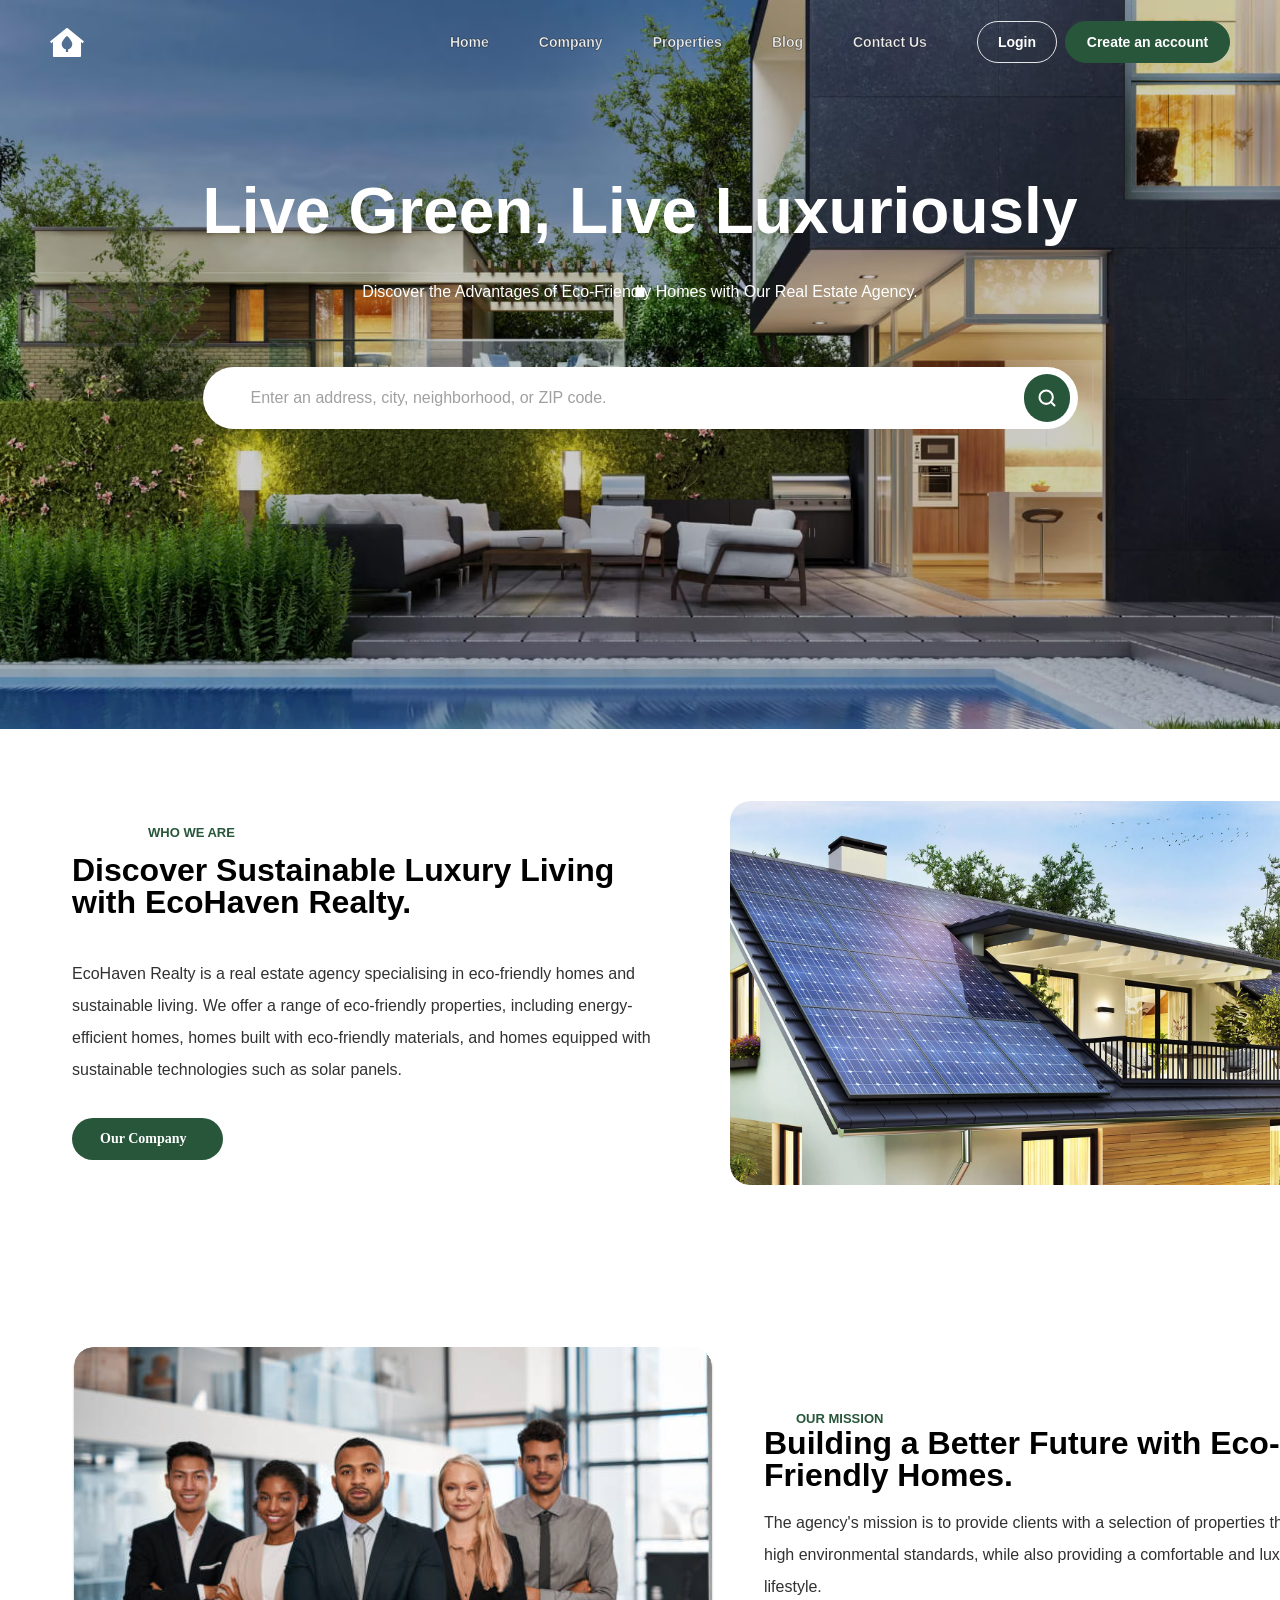
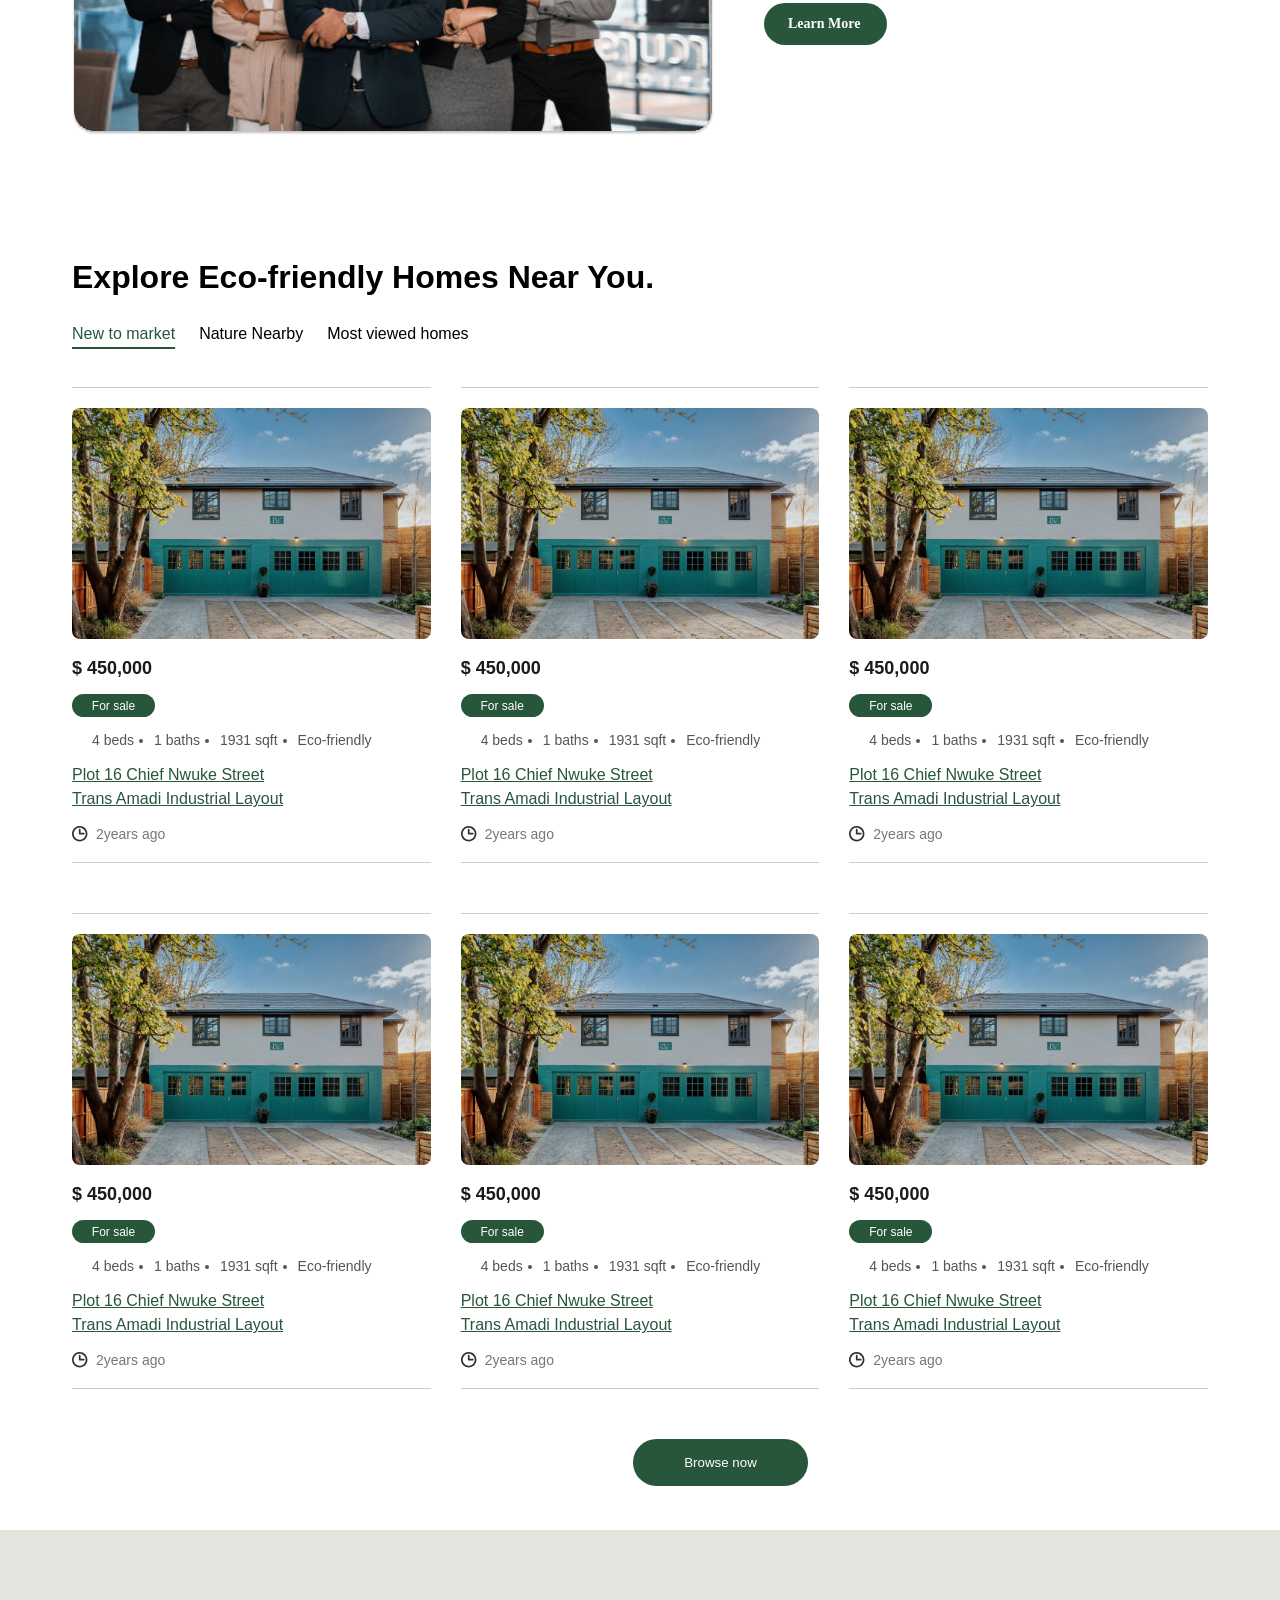
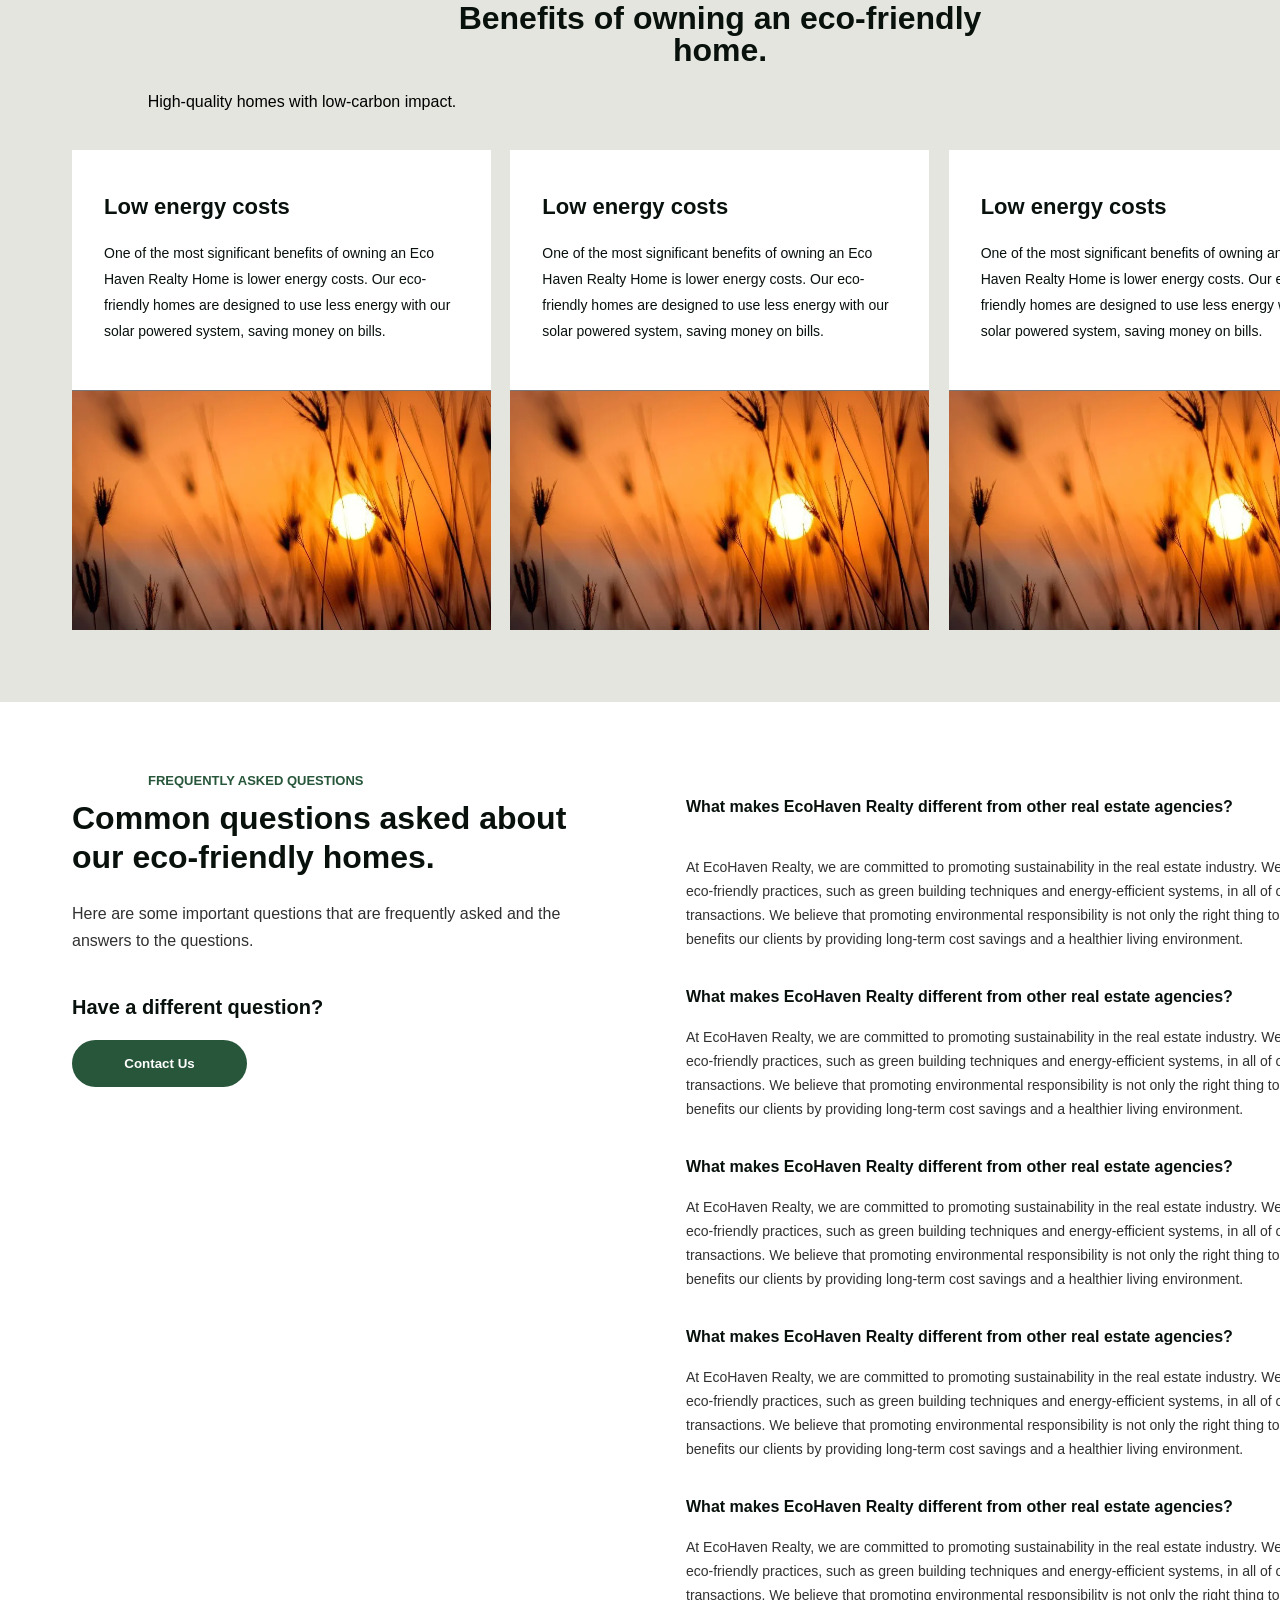
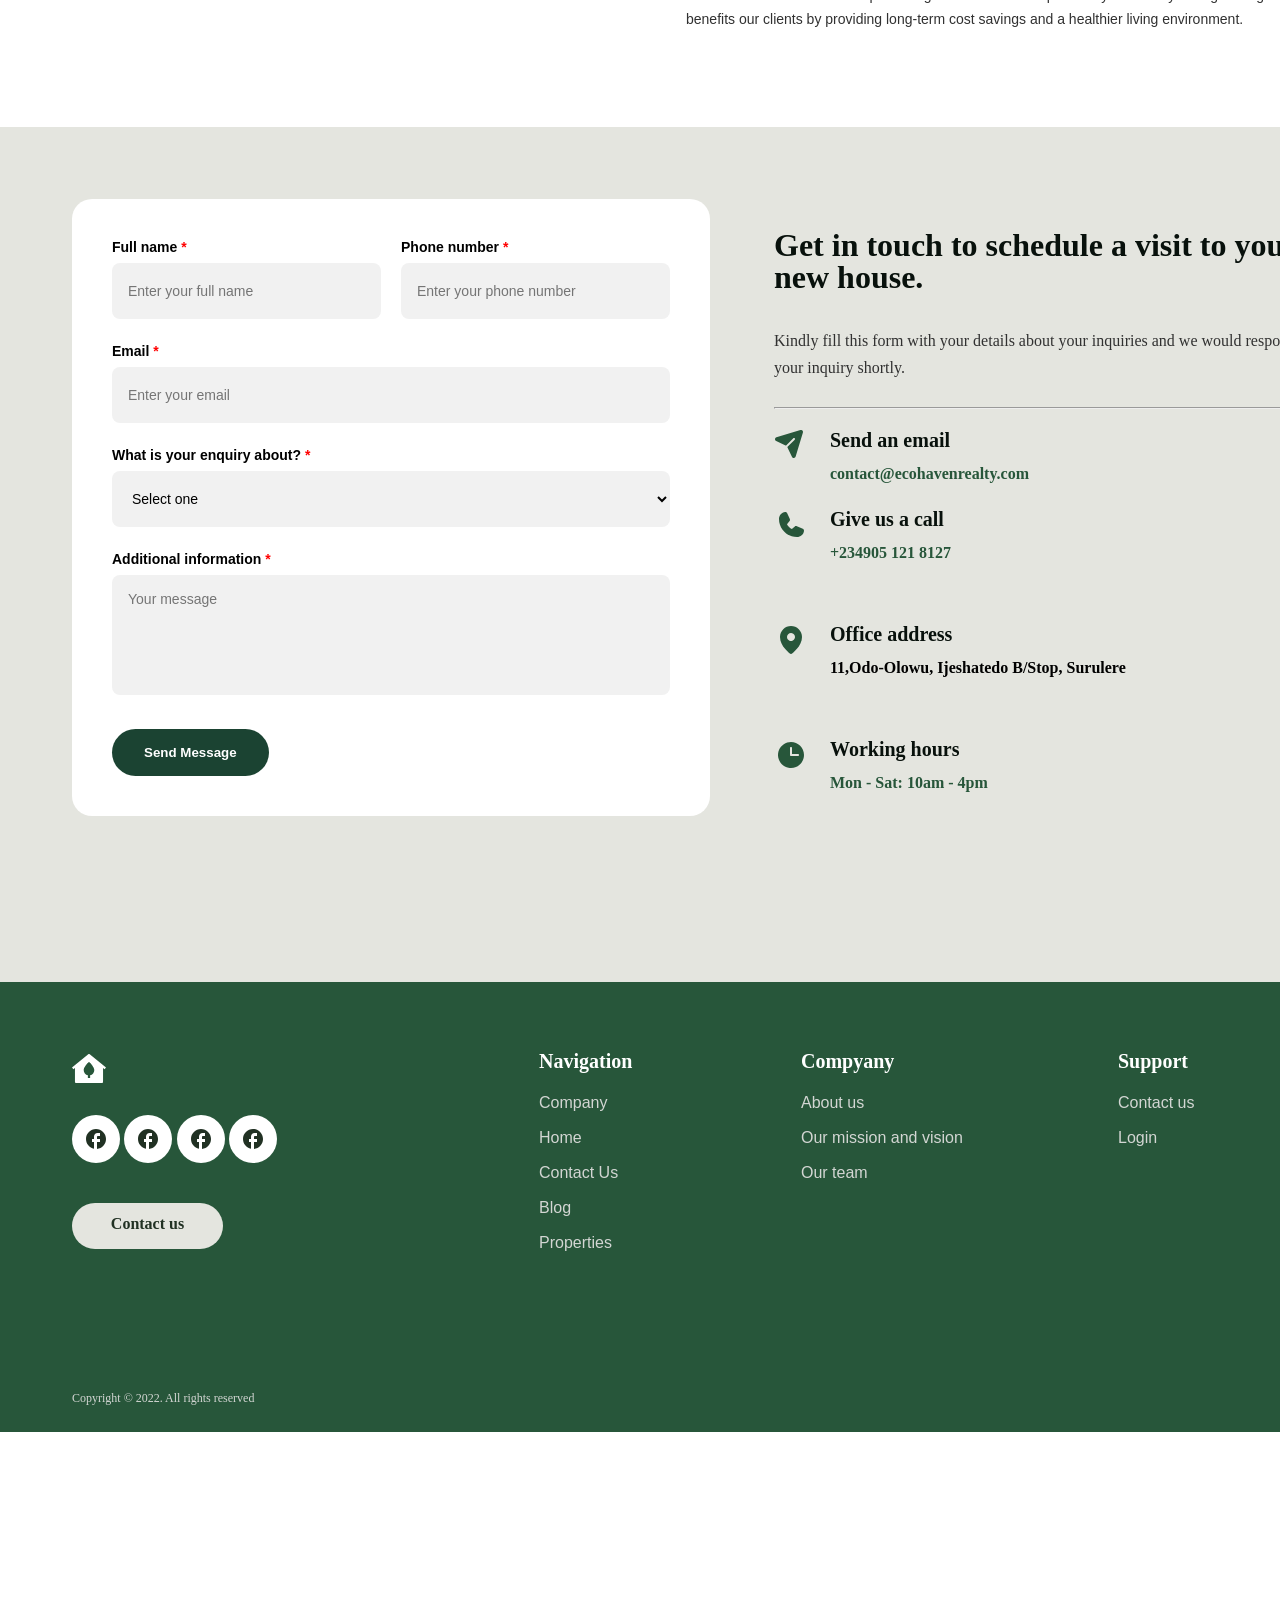
==== index.html @ abebf6ff "first commit" ====
<!DOCTYPE html>
<html lang="en">

<head>
    <meta charset="UTF-8">
    <meta name="viewport" content="width=device-width, initial-scale=1.0">
    <title>Document</title>
    <link rel="stylesheet" href="style.css">
</head>

<body>

    <main class="main">
        <div class="container">
            <div class="content">
                <header class="header">
                    <div class="nav">
                        <img src="/imgs/logo.svg" alt="logo">
                        <ul>
                            
                                <li>Home </li>
                            

                          
                                <li>Company </li>
                          

                            <li>Properties </li>

                            <li>Blog </li>

                            <li>Contact Us </li>

                        </ul>
                        <div class="div">
                            <button>Login</button>
                            <button>Create an account</button>
                        </div>
                    </div>
                    <div class="head">

                        <h1>Live Green, Live Luxuriously . </h1>
                        <p>Discover the Advantages of Eco-Friendly Homes with Our Real Estate Agency.</p>


                    </div>
                    <div class="search-box">
    <input type="text" placeholder="Enter an address, city, neighborhood, or ZIP code.">
    <button class="search-btn">
        <svg xmlns="http://www.w3.org/2000/svg" width="20" height="20" viewBox="0 0 24 24" fill="none" stroke="currentColor" stroke-width="2.5" stroke-linecap="round" stroke-linejoin="round"><circle cx="11" cy="11" r="8"></circle><line x1="21" y1="21" x2="16.65" y2="16.65"></line></svg>
    </button>
</div
>
                
            </div>



        </div>
        
</header>
 <section>
        <div class="container1">
            <div class="content1">
                <div class="minitext1">
   <p>
                    WHO WE ARE
                </p>
                </div>
                <div class="lowtext1">
                    <p>  Discover Sustainable Luxury Living with EcoHaven Realty.</p>
                  
                </div>
                <div class="lowtext11">
                    <p>
                        EcoHaven Realty is a real estate agency specialising in eco-friendly homes and sustainable living. We offer a range of eco-friendly properties, including energy-efficient homes, homes built with eco-friendly materials, and homes equipped with sustainable technologies such as solar panels.
                    </p>
                </div>
              <div class="lowtextbutton">
                <p style="
                    width: 95px;
height: 20px;
font-family: Plus Jakarta Sans;
font-weight: 600;
font-style: SemiBold;
font-size: 14px;

line-height: 20px;
letter-spacing: 0%;
color: white;
">Our Company</p>

              </div>
              <div class="lowtextimg">
<img src="/imgs/panel.svg" alt="blank">
              </div>
            </div>
        </div>
    </section>
   <section>
    <div class="container2">
        <div class="content2">
            <img src="/imgs/Odamchalar.svg" alt="blank">
<div class="bigboss2">
 <div class="minitext2">
   <p>
                    OUR MISSION
                </p>
                </div>
                <div class="lowtext2">
                    <p>  Building a Better Future with Eco-<br>Friendly Homes.</p>
                  
                </div>
                <div class="lowtext21">
                    <p>
                       The agency's mission is to provide clients with a selection of properties that meet high environmental standards, while also providing a comfortable and luxurious lifestyle.
                    </p>
                </div>
               
              <div class="lowtextbutton2">
                <p style="font-family: Plus Jakarta Sans;
font-weight: 600;
font-style: SemiBold;
font-size: 14px;
line-height: 20px;
letter-spacing: 0%;
width: 75px;
height: 20px;
opacity: 1;
color: white;
">Learn More</p>
 
              </div>
             
</div>
              
        </div>
    </div>
     
   </section>

    <section>
    <div class="container3">
        <div class="content3">
            <div class="main3">
                <p>Explore Eco-friendly Homes Near You.</p>
            </div>
            <div class="main3l">
                <ul>
                    <li class="element">
New to market
                </li>
                <li class="element">
Nature Nearby
                </li>
                <li class="element">
                    Most viewed homes
                </li>
            </ul>
            </div>
                        <div class="card-container">

                <!-- 1-KARTOCHKA -->
                <div class="kartochkalar">
                    <div class="kattarasm3">
                        <img src="/imgs/uycha.svg" alt="blank">
                    </div>
                    <div class="puli3">
                        <p>$ 450,000</p>
                    </div>
                    <button>
                        <p>For sale</p>
                    </button>
                    <ul class="ul3">
                        <li>4 beds</li>
                        <li>1 baths</li>
                        <li>1931 sqft</li>
                        <li>Eco-friendly</li>
                    </ul>
                    <div class="yashiltext3">
                        <p>Plot 16 Chief Nwuke Street Trans Amadi Industrial Layout</p>
                    </div>
                    <div class="soat3">
                        <img src="/imgs/soat.svg" alt="blank" class="soatcha3">
                        <p>2years ago</p>
                    </div>
                </div>

                <!-- 2-KARTOCHKA -->
                <div class="kartochkalar">
                    <div class="kattarasm3">
                        <img src="/imgs/uycha.svg" alt="blank">
                    </div>
                    <div class="puli3">
                        <p>$ 450,000</p>
                    </div>
                    <button>
                        <p>For sale</p>
                    </button>
                    <ul class="ul3">
                        <li>4 beds</li>
                        <li>1 baths</li>
                        <li>1931 sqft</li>
                        <li>Eco-friendly</li>
                    </ul>
                    <div class="yashiltext3">
                        <p>Plot 16 Chief Nwuke Street Trans Amadi Industrial Layout</p>
                    </div>
                    <div class="soat3">
                        <img src="/imgs/soat.svg" alt="blank" class="soatcha3">
                        <p>2years ago</p>
                    </div>
                </div>

                <!-- 3-KARTOCHKA -->
                <div class="kartochkalar">
                    <div class="kattarasm3">
                        <img src="/imgs/uycha.svg" alt="blank">
                    </div>
                    <div class="puli3">
                        <p>$ 450,000</p>
                    </div>
                    <button>
                        <p>For sale</p>
                    </button>
                    <ul class="ul3">
                        <li>4 beds</li>
                        <li>1 baths</li>
                        <li>1931 sqft</li>
                        <li>Eco-friendly</li>
                    </ul>
                    <div class="yashiltext3">
                        <p>Plot 16 Chief Nwuke Street Trans Amadi Industrial Layout</p>
                    </div>
                    <div class="soat3">
                        <img src="/imgs/soat.svg" alt="blank" class="soatcha3">
                        <p>2years ago</p>
                    </div>
                </div>

                <!-- 4-KARTOCHKA -->
                <div class="kartochkalar">
                    <div class="kattarasm3">
                        <img src="/imgs/uycha.svg" alt="blank">
                    </div>
                    <div class="puli3">
                        <p>$ 450,000</p>
                    </div>
                    <button>
                        <p>For sale</p>
                    </button>
                    <ul class="ul3">
                        <li>4 beds</li>
                        <li>1 baths</li>
                        <li>1931 sqft</li>
                        <li>Eco-friendly</li>
                    </ul>
                    <div class="yashiltext3">
                        <p>Plot 16 Chief Nwuke Street Trans Amadi Industrial Layout</p>
                    </div>
                    <div class="soat3">
                        <img src="/imgs/soat.svg" alt="blank" class="soatcha3">
                        <p>2years ago</p>
                    </div>
                </div>

                <!-- 5-KARTOCHKA -->
                <div class="kartochkalar">
                    <div class="kattarasm3">
                        <img src="/imgs/uycha.svg" alt="blank">
                    </div>
                    <div class="puli3">
                        <p>$ 450,000</p>
                    </div>
                    <button>
                        <p>For sale</p>
                    </button>
                    <ul class="ul3">
                        <li>4 beds</li>
                        <li>1 baths</li>
                        <li>1931 sqft</li>
                        <li>Eco-friendly</li>
                    </ul>
                    <div class="yashiltext3">
                        <p>Plot 16 Chief Nwuke Street Trans Amadi Industrial Layout</p>
                    </div>
                    <div class="soat3">
                        <img src="/imgs/soat.svg" alt="blank" class="soatcha3">
                        <p>2years ago</p>
                    </div>
                </div>

                <!-- 6-KARTOCHKA -->
                <div class="kartochkalar">
                    <div class="kattarasm3">
                        <img src="/imgs/uycha.svg" alt="blank">
                    </div>
                    <div class="puli3">
                        <p>$ 450,000</p>
                    </div>
                    <button>
                        <p>For sale</p>
                    </button>
                    <ul class="ul3">
                        <li>4 beds</li>
                        <li>1 baths</li>
                        <li>1931 sqft</li>
                        <li>Eco-friendly</li>
                    </ul>
                    <div class="yashiltext3">
                        <p>Plot 16 Chief Nwuke Street Trans Amadi Industrial Layout</p>
                    </div>
                    <div class="soat3">
                        <img src="/imgs/soat.svg" alt="blank" class="soatcha3">
                        <p>2years ago</p>
                    </div>
                </div>
 <button style=" background: #27563A;
color: white;
width: 175px;
height: 47px;

opacity: 1;
top: 1192px;
left: 633px;
border-radius: 50px;
padding-top: 11px;
padding-right: 26px;
padding-bottom: 11px;
padding-left: 26px;
gap: 4px;
border: none;
transform: translateX(561px);
">
    Browse now
 </button>
            </div> <!-- .card-container yopilishi -->

    </div>
    </section>
    <section style="
    width: 1440px;
height: 772px;
background: #E4E5DF;

">
        <div class="container4">
            <div class="content4">
               <div class="main4">
                <p>Benefits of owning an eco-friendly <br> home.</p>
               </div>
               <div class="mainlow4">
                <p>High-quality homes with low-carbon impact.</p>
               </div>
               <div class="kattakartochka">
                <div class="kartochkalar4">
<div class="textjoyi4">
<p>Low energy costs</p>
<p class="m4">One of the most significant benefits of owning an Eco Haven Realty Home is lower energy costs. Our eco-friendly homes are designed to use less energy with our solar powered system, saving money on bills.</p>
</div>
<img src="/imgs/Tabiat.svg" alt="blank">
               </div>
               
               <div class="kartochkalar4">
<div class="textjoyi4">
<p>Low energy costs</p>
<p class="m4">One of the most significant benefits of owning an Eco Haven Realty Home is lower energy costs. Our eco-friendly homes are designed to use less energy with our solar powered system, saving money on bills.</p>
</div>
<img src="/imgs/Tabiat.svg" alt="blank">
               </div>
               
               <div class="kartochkalar4">
<div class="textjoyi4">
<p>Low energy costs</p>
<p class="m4">One of the most significant benefits of owning an Eco Haven Realty Home is lower energy costs. Our eco-friendly homes are designed to use less energy with our solar powered system, saving money on bills.</p>
</div>
<img src="/imgs/Tabiat.svg" alt="blank">
               </div>
               </div>
               
               

            </div>
        </div>
    </section>
    <section>
        <div class="container5">
            <div class="content5">
                <div class="maintext5">
                    <p>FREQUENTLY ASKED QUESTIONS</p>
                </div>
                <div class="maintext5a">
                    <p>Common questions asked about our eco-friendly homes.</p>
                </div>
                <div class="maintext5b">
                    <p>Here are some important questions that are frequently asked and the answers to the questions.</p>
                </div>
                <div class="maintext5c">
                    <p>Have a different question?</p>
                </div>
                <div class="maintext5d">
                    <button>
         <p>Contact Us</p>
                    </button>
           
                </div>
                <div class="maintextboss5">
 <div class="maintext5e">
                    <p>What makes EcoHaven Realty different from other real estate agencies?</p>
                </div>
                 <div class="maintext5g">
                    <img src="/imgs/strelka.svg" alt="blank" style="margin-top: 0px;">
                </div>
                <div class="maintext5f">
                    <p>At EcoHaven Realty, we are committed to promoting sustainability in the real estate industry. We prioritize eco-friendly practices, such as green building techniques and energy-efficient systems, in all of our transactions. We believe that promoting environmental responsibility is not only the right thing to do, but it also benefits our clients by providing long-term cost savings and a healthier living environment.</p>
                </div>
                
                <div class="maintext5g">
                    <img src="/imgs/strelka.svg" alt="blank">
                </div>
                <div class="maintext5e">
                    <p>What makes EcoHaven Realty different from other real estate agencies?</p>
                </div>
                <div class="maintext5f">
                    <p>At EcoHaven Realty, we are committed to promoting sustainability in the real estate industry. We prioritize eco-friendly practices, such as green building techniques and energy-efficient systems, in all of our transactions. We believe that promoting environmental responsibility is not only the right thing to do, but it also benefits our clients by providing long-term cost savings and a healthier living environment.</p>
                </div>
                <div class="maintext5g">
                    <img src="/imgs/strelka.svg" alt="blank">
                </div>
                <div class="maintext5e">
                    <p>What makes EcoHaven Realty different from other real estate agencies?</p>
                </div>
                <div class="maintext5f">
                    <p>At EcoHaven Realty, we are committed to promoting sustainability in the real estate industry. We prioritize eco-friendly practices, such as green building techniques and energy-efficient systems, in all of our transactions. We believe that promoting environmental responsibility is not only the right thing to do, but it also benefits our clients by providing long-term cost savings and a healthier living environment.</p>
                </div>
                <div class="maintext5g">
                    <img src="/imgs/strelka.svg" alt="blank">
                </div>
                <div class="maintext5e">
                    <p>What makes EcoHaven Realty different from other real estate agencies?</p>
                </div>
                <div class="maintext5f">
                    <p>At EcoHaven Realty, we are committed to promoting sustainability in the real estate industry. We prioritize eco-friendly practices, such as green building techniques and energy-efficient systems, in all of our transactions. We believe that promoting environmental responsibility is not only the right thing to do, but it also benefits our clients by providing long-term cost savings and a healthier living environment.</p>
                </div>
                <div class="maintext5g">
                    <img src="/imgs/strelka.svg" alt="blank">
                </div>
                <div class="maintext5e">
                    <p>What makes EcoHaven Realty different from other real estate agencies?</p>
                </div>
                <div class="maintext5f">
                    <p>At EcoHaven Realty, we are committed to promoting sustainability in the real estate industry. We prioritize eco-friendly practices, such as green building techniques and energy-efficient systems, in all of our transactions. We believe that promoting environmental responsibility is not only the right thing to do, but it also benefits our clients by providing long-term cost savings and a healthier living environment.</p>
                </div>
               
                </div>
               
            </div>
        </div>
    </section>
    <section>
        <div class="container6">
            <div class="content6">
  <div class="maintextboss6">
<div class="maintext6">
    <p>Get in touch to schedule a visit to your <br>new house.</p>
</div>
<div class="maintext6a">
<p>Kindly fill this form with your details about your inquiries and we would respond <br> your inquiry shortly.</p>
</div>
<hr style="width: 594px; margin-top: 26px;margin-left: 774px;">
<div class="maintext6b">
    <p>Send an email</p>
</div>
<div class="maintext6c">
    <p>contact@ecohavenrealty.com</p>
</div>
<img src="/imgs/samolyot.svg" alt="blank" style="transform: translateY(-56px);margin-left: 775px;">
<div class="maintext6d">
    <p>Give us a call</p>
</div>
<div class="maintext6e">
    <p>+234905 121 8127</p>
</div>
<img src="/imgs/Phone.svg" alt="blank" style="transform: translateY(-56px);margin-left: 775px;">
<div class="maintext6f">
    <p>Office address</p>
</div>
<div class="maintext6g">
    <p>11,Odo-Olowu, Ijeshatedo B/Stop, Surulere</p>
</div>
<img src="/imgs/MapPin.svg" alt="blank"style="transform: translateY(-56px);margin-left: 775px;">
<div class="maintext6h">
    <p>Working hours</p>
</div>
<div class="maintext6i">
    <p>Mon - Sat: 10am - 4pm</p>
</div>
<img src="/imgs/Clock.svg" alt="blank" style="transform: translateY(-56px);margin-left: 775px;">

<div class="inputlar">
  
  <div class="input-row">
    <div class="form-group">
      <label for="username">Full name <span>*</span></label>
      <input type="text" id="username" name="user" placeholder="Enter your full name">
    </div>
    
    <div class="form-group">
      <label for="phone">Phone number <span>*</span></label>
      <input type="text" id="phone" name="phone" placeholder="Enter your phone number">
    </div>
  </div>

  <div class="form-group full-width">
    <label for="email">Email <span>*</span></label>
    <input type="email" id="email" name="email" placeholder="Enter your email">
  </div>

  <div class="form-group full-width">
    <label for="enquiry">What is your enquiry about? <span>*</span></label>
    <select id="enquiry" name="enquiry">
      <option value="">Select one</option>
    </select>
  </div>

  <div class="form-group full-width">
    <label for="message">Additional information <span>*</span></label>
    <textarea id="message" name="message" placeholder="Your message"></textarea>
  </div>

  <button type="submit" class="submit-btn">Send Message</button>

</div>
            </div>
            </div>
              
        </div>
    </section>
    <footer>
        <div class="container7">
            <div class="content7">
 <div class="main6ikonka">
<img src="/imgs/logo.svg" alt="blank">

        </div>
        <div class="social6ikonka">
<img src="/imgs/Facebook.svg" alt="blank">
<img src="/imgs/Facebook.svg" alt="blank">
<img src="/imgs/Facebook.svg" alt="blank">
<img src="/imgs/Facebook.svg" alt="blank">
        </div>
        <div class="knopka6">
            <button><p>
   Contact us
            </p>

            </button>
         
        </div>
        <div class="rights6">
            <p>Copyright © 2022. All rights reserved</p>
        </div>
        <div class="ul6">
            <ul>
                <li>Navigation</li>
                <li>Company</li>
                <li>Home</li>
                <li>Contact Us</li>
                <li>Blog</li>
                <li>Properties</li>
            </ul>
        </div>
        <div class="ul61">
            <ul>
                <li>Compyany</li>
                <li>About us</li>
                <li>Our mission and vision</li>
                <li>Our team</li>
            </ul>
        </div>
        <div class="ul62">
            <ul>
 <li>Support</li>
            <li>Contact us</li>
            <li>Login</li>
            </ul>
           
        </div>
            </div>
        </div>
       
    </footer>
    </main>
   

</body>

</html>
---- style.css ----
* {
  margin: 0;
  padding: 0;
  box-sizing: border-box;
}

body {
  max-width: 1440px;
  margin: 0 auto;
  font-family: "Plus Jakarta Sans", sans-serif;
}

.header {
  background: url(/imgs/BGurl.png) no-repeat center center;
  background-size: cover;
  height: calc(645px + 84px);
  display: flex;
  flex-direction: column;
}

.nav {
  width: 100%;
  height: 84px;
  display: flex;
  align-items: center;
  padding: 0 50px;
}

.nav ul {
  font-weight: 600;
  font-size: 14px;
  line-height: 20px;
  gap: 50px;
  list-style: none;
  color: #fff;
  display: flex;
  margin-left: auto;
}

.nav ul li {
  -webkit-text-stroke: 1px rgba(0, 0, 0, 0.35);
}

.div {
  display: flex;
  gap: 8px;
  margin-left: 50px;
}

.div button {
  font-family: "Plus Jakarta Sans", sans-serif;
  font-weight: 600;
  font-size: 14px;
  line-height: 20px;
  color: #fff;
  background: transparent;
  border: 1.5px solid #e5e5e5;
  border-radius: 50px;
  height: 42px;
  padding: 0 20px;
  cursor: pointer;
  transition: all 0.2s ease;
}

.div button:hover {
  background: rgba(255, 255, 255, 0.1);
}

.div button:nth-of-type(2) {
  background: #27563a;
  border-color: #27563a;
  width: 165px;
}

.div button:nth-of-type(2):hover {
  background: #1e422c;
  border-color: #1e422c;
}

.head {
  display: flex;
  flex-direction: column;
  align-items: center;
  justify-content: center;
  flex-grow: 1;
  padding: 0 20px;
  text-align: center;
}

.head h1 {
  max-width: 889px;
  width: 100%;
  height: 81px;
  font-weight: 700;
  font-size: 64px;
  line-height: 100%;
  color: white;
  margin-bottom: 24px;
  transform: translateY(-134px);
}

.head p {
  width: 590px;
  height: 20px;
  color: #ffffff;
  font-family: "Plus Jakarta Sans", sans-serif;
  font-weight: 500;
  font-style: normal;
  font-size: 16px;
  line-height: 100%;
  letter-spacing: 0%;
  transform: translateY(-134px);
}

.search-box {
  transform: translateY(-300px);
  display: flex;
  align-items: center;
  background: #ffffff;
  width: 100%;
  max-width: 875px;
  height: 62px;
  border-radius: 50px;
  padding: 0 8px 0 32px;
  margin: 0 auto;
}

.search-box input {
  flex-grow: 1;
  border: none;
  outline: none;
  background: transparent;
  font-family: "Plus Jakarta Sans", sans-serif;
  font-size: 16px;
  color: #1a1a1a;
}

.search-box input::placeholder {
  color: #a0a0a0;
}

.search-btn {
  display: flex;
  align-items: center;
  justify-content: center;
  background: #27563a;
  color: #ffffff;
  border: none;
  width: 48px;
  height: 48px;
  border-radius: 50px;
  cursor: pointer;
  transition: background 0.2s ease;
}

.search-btn:hover {
  background: #1e422c;
}

.container1 {
  max-width: 1440px;
}

.minitext1 {
  margin-top: 97px;
  margin-left: 148px;
  display: inline-flex;
  align-items: center;
  gap: 8px;
}

.minitext1 p {
  font-family: "Plus Jakarta Sans", sans-serif;
  font-weight: 600;
  font-size: 13px;
  line-height: 100%;
  letter-spacing: 0;
  color: #27563a;
  margin: 0;
}

.lowtext1 p {
  width: 604px;
  height: 80px;
  font-family: "Plus Jakarta Sans", sans-serif;
  font-weight: 700;
  font-style: normal;
  font-size: 32px;
  line-height: 100%;
  letter-spacing: 0%;
}

.lowtext1 {
  transform: translate(72px, 13px);
}

.lowtext11 {
  width: 604px;
  height: 128px;
  font-family: "Plus Jakarta Sans", sans-serif;
  font-weight: 500;
  font-style: normal;
  font-size: 16px;
  line-height: 32px;
  letter-spacing: 0%;
  color: #313131;
  transform: translate(72px, 37px);
}

.lowtextbutton {
  width: 151px;
  height: 42px;
  opacity: 1;
  border-radius: 50px;
  gap: 4px;
  padding: 11px 28px;
  background: #27563a;
  transform: translate(72px, 69px);
}

.lowtextimg {
  transform: translate(730px, -290px);
}

.content2 img {
  transform: translate(72px, -132px);
}

.container2 {
  max-width: 1440px;
}

.bigboss2 {
  transform: translate(764px, -500px);
}

.minitext2 {
  margin-left: 32px;
  margin-top: 41px;
  display: inline-flex;
  align-items: center;
  gap: 8px;
}

.minitext2 p {
  font-family: "Plus Jakarta Sans", sans-serif;
  font-weight: 600;
  font-size: 13px;
  line-height: 100%;
  letter-spacing: 0;
  color: #27563a;
}

.lowtext2 {
  max-width: 604px;
  height: 80px;
  font-family: "Plus Jakarta Sans", sans-serif;
  font-weight: 700;
  font-style: normal;
  font-size: 32px;
  line-height: 100%;
  letter-spacing: 0%;
}

.lowtext21 {
  width: 604px;
  height: 96px;
  font-family: "Plus Jakarta Sans", sans-serif;
  font-weight: 500;
  font-style: normal;
  font-size: 16px;
  line-height: 32px;
  letter-spacing: 0%;
  color: #313131;
}

.lowtextbutton2 {
  width: 123px;
  height: 42px;
  opacity: 1;
  border-radius: 50px;
  gap: 4px;
  padding: 11px 24px;
  background-color: #27563a;
}

html,
body {
  width: 100%;
  max-width: 100%;
  overflow-x: hidden;
}

.container1,
.container2 {
  width: 100%;
  position: relative;
}

.main3 {
  width: 604px;
  height: 40px;
  font-family: "Plus Jakarta Sans", sans-serif;
  font-weight: 700;
  font-style: normal;
  font-size: 32px;
  line-height: 100%;
  letter-spacing: 0%;
  margin-left: 72px;
  margin-top: -284px;
}

.main3l ul {
  list-style: none;
  display: flex;
  gap: 24px;
  margin-top: 24px;
  margin-left: 72px;
}

.main3l li:nth-of-type(1) {
  color: #27563a;
  text-decoration: underline #27563a 2px;
  text-underline-offset: 8px;
}

.kartochkalar {
  width: 100%;
  max-width: 419px;
  border-top: 1px solid #ccc;
  border-bottom: 1px solid #ccc;
  padding: 20px 0;
  display: flex;
  flex-direction: column;
  gap: 15px;
  margin-left: 0;
}

.kartochkalar button {
  width: 83px;
  height: 23px;
  border: none;
  border-radius: 50px;
  background-color: #27563a;
  color: white;
  cursor: pointer;
  display: flex;
  align-items: center;
  justify-content: center;
}

.puli3 {
  font-weight: 700;
  font-size: 18px;
  color: #1a1a1a;
}

.kartochkalar li {
  font-size: 14px;
  color: #555;
}

.kartochkalar li:nth-of-type(1) {
  list-style: none;
}

.soat3 {
  display: flex;
  align-items: center;
  gap: 8px;
}

.soat3 img.soatcha3 {
  width: 16px;
  height: 16px;
}

.soat3 p {
  font-size: 14px;
  color: #777;
}

.ul3 {
  display: flex;
  gap: 20px;
  list-style-type: disc;
  padding-left: 20px;
}

.kattarasm3 {
  width: 100%;
}

.yashiltext3 {
  width: 100%;
  max-width: 236px;
}

.card-container {
  display: grid;
  grid-template-columns: repeat(3, 1fr);
  gap: 50px 30px;
  padding: 44px 72px;
  width: 100%;
}

.kartochkalar button p {
  padding: 0;
  color: white;
  font-size: 12px;
}

.kattarasm3 img {
  width: 100%;
  height: auto;
  border-radius: 8px;
}

.yashiltext3 p {
  font-size: 16px;
  line-height: 24px;
  color: #27563a;
  text-decoration: underline;
}

.main4 {
  width: 604px;
  height: 80px;
  font-family: "Plus Jakarta Sans", sans-serif;
  font-weight: 700;
  font-style: normal;
  font-size: 32px;
  line-height: 100%;
  letter-spacing: 0%;
  text-align: center;
  color: #08110c;
  margin-left: 418px;
  transform: translateY(72px);
}

.mainlow4 {
  display: flex;
  justify-self: center;
  justify-content: center;
  transform: translateY(84px);
  width: 604px;
  height: 20px;
  font-family: "Plus Jakarta Sans", sans-serif;
  font-weight: 500;
  font-style: normal;
  font-size: 16px;
  line-height: 100%;
  letter-spacing: 0%;
  text-align: center;
}

.kartochkalar4 {
  width: 419px;
  height: 480px;
  background: #fff;
  transform: translate(72px, 120px);
}

.textjoyi4 {
  width: 419px;
  height: 240px;
}

.textjoyi4 p {
  width: 189px;
  height: 28px;
  font-family: "Plus Jakarta Sans", sans-serif;
  font-weight: 700;
  font-style: normal;
  font-size: 22px;
  line-height: 100%;
  letter-spacing: 0%;
  color: #08110c;
  transform: translate(32px, 46px);
}

.textjoyi4 .m4 {
  width: 355px;
  height: 104px;
  font-family: "Plus Jakarta Sans", sans-serif;
  font-weight: 500;
  font-style: normal;
  font-size: 14px;
  line-height: 26px;
  letter-spacing: 0%;
  margin-top: 16px;
  color: #08110c;
}

.kattakartochka {
  margin-right: 125px;
  display: grid;
  grid-template-columns: 1fr 1fr 1fr;
}

/* ==========================================================================
   CONTAINER 5 - FAQ SECTION (GRID TIZIMIDA MUKAMMAL VERSIYA)
   ========================================================================== */

/* Umumiy blok ikki ustunli GRID qilinadi. Shunda elementlar mutlaqo chalkashmaydi */
.container5 {
  width: 1440px;
  padding: 0 72px 96px 72px;
  display: grid;
  grid-template-columns: 528px 682px; /* Chap va o'ng ustun kengliklari */
  column-gap: 86px; /* Ustunlar orasidagi chiroyli masofa */
  align-items: start;
}

/* Kichik yashil matn ikki ustunning ham tepasida to'liq kenglikda tursin */
.maintext5 {
  grid-column: 1 / -1;
  margin-top: 72px;
  margin-left: 76px;
  margin-bottom: 12px;
}

.maintext5 p {
  font-family: "Plus Jakarta Sans", sans-serif;
  font-weight: 600;
  font-style: normal;
  font-size: 13px;
  color: #27563a;
  line-height: 100%;
}

/* --- CHAP USTUN ELEMENTLARI (Barchasi o'z joyida tabiiy tartibda) --- */
.maintext5a {
  grid-column: 1;
  width: 528px;
  font-family: "Plus Jakarta Sans", sans-serif;
  font-weight: 700;
  font-style: normal;
  font-size: 32px;
  color: #08110c;
  line-height: 120%;
  margin-top: 0;
}

.maintext5b {
  grid-column: 1;
  width: 528px;
  font-family: "Plus Jakarta Sans", sans-serif;
  font-weight: 500;
  font-style: normal;
  font-size: 16px;
  line-height: 27px;
  color: #313131;
  margin-top: 24px;
}

.maintext5c {
  grid-column: 1;
  width: 528px;
  font-family: "Plus Jakarta Sans", sans-serif;
  font-weight: 700;
  font-style: normal;
  font-size: 20px;
  color: #08110c;
  line-height: 130%;
  margin-top: 40px;
}

.maintext5d button {
  grid-column: 1;
  width: 175px;
  height: 47px;
  border-radius: 50px;
  padding: 11px 26px;
  background: #27563a;
  border: none;
  color: white;
  font-weight: 600;
  margin-top: 20px;
  cursor: pointer;
}

/* --- O'NG USTUN ELEMENTLARI: TEPADAN ANIQ 98PX JOYLASHADI --- */
.maintext5e {
  grid-column: 2;
  margin-top: 14px; /* Umumiy blokdagi elementlar mosligi hisobiga tepadan to'liq 98px hosil qiladi */
  width: 682px;
  font-family: "Plus Jakarta Sans", sans-serif;
  font-weight: 600;
  font-style: normal;
  font-size: 16px;
  color: #08110c;
  line-height: 24px;
}

.maintext5f {
  grid-column: 2;
  width: 682px;
  font-family: "Plus Jakarta Sans", sans-serif;
  font-weight: 500;
  font-style: normal;
  font-size: 14px;
  line-height: 24px;
  color: #313131;
  margin-top: 16px; /* Sarlavha ostidan avtomatik chiroyli joy ochadi */
}

.maintext5g {
  transform: translateY(38px);
  margin-left: 600px;
}
.maintextboss5 {
  margin-left: 614px;
  margin-top: -306px;
}
.container6 {
  width: 1440px;
  height: 855px;
  background: #e4e5df;
}
.maintext6 {
  width: 594px;
  height: 80px;
  font-family: Plus Jakarta Sans;
  font-weight: 700;
  font-style: Bold;
  font-size: 32px;
  color: #08110c;
  line-height: 100%;
  letter-spacing: 0%;
  transform: translateY(102px);
  margin-left: 774px;
}
.maintext6a {
  width: 594px;
  height: 54px;
  font-family: Plus Jakarta Sans;
  font-weight: 500;
  font-style: Medium;
  font-size: 16px;
  line-height: 27px;
  letter-spacing: 0%;
  color: #313131;
  margin-top: 120px;
  margin-left: 774px;
}
.maintext6b {
  color: #08110c;
  width: 133px;
  height: 27px;
  font-family: Plus Jakarta Sans;
  font-weight: 600;
  font-style: SemiBold;
  font-size: 20px;
  line-height: 27px;
  letter-spacing: 0%;
  margin-top: 18px;
  margin-left: 830px;
}
.maintext6c {
  width: 237px;
  height: 24px;
  font-family: Plus Jakarta Sans;
  font-weight: 600;
  font-style: SemiBold;
  font-size: 16px;
  color: #27563a;
  line-height: 24px;
  letter-spacing: 0%;
  margin-top: 8px;
  margin-left: 830px;
}
.maintext6d {
  width: 122px;
  height: 27px;
  font-family: Plus Jakarta Sans;
  font-weight: 600;
  font-style: SemiBold;
  font-size: 20px;
  line-height: 27px;
  letter-spacing: 0%;
  color: #08110c;
  margin-left: 830px;
  margin-top: -12px;
}
.maintext6e {
  width: 134px;
  height: 24px;
  color: #27563a;
  font-family: Plus Jakarta Sans;
  font-weight: 600;
  font-style: SemiBold;
  font-size: 16px;
  line-height: 24px;
  letter-spacing: 0%;
  margin-top: 8px;
  margin-left: 830px;
}
.maintext6f {
  width: 144px;
  height: 27px;
  font-family: Plus Jakarta Sans;
  font-weight: 600;
  font-style: SemiBold;
  font-size: 20px;
  line-height: 27px;
  letter-spacing: 0%;
  color: #08110c;
  margin-top: 20px;
  margin-left: 830px;
}
.maintext6g {
  width: 336px;
  height: 24px;
  font-family: Plus Jakarta Sans;
  font-weight: 600;
  font-style: SemiBold;
  font-size: 16px;
  line-height: 24px;
  letter-spacing: 0%;
  margin-top: 8px;
  margin-left: 830px;
}
.maintext6h {
  width: 139px;
  height: 27px;
  font-family: Plus Jakarta Sans;
  font-weight: 600;
  font-style: SemiBold;
  font-size: 20px;
  line-height: 27px;
  letter-spacing: 0%;
  color: #08110c;
  margin-top: 20px;
  margin-left: 830px;
}
.maintext6i {
  width: 175px;
  height: 24px;
  font-family: Plus Jakarta Sans;
  font-weight: 600;
  font-style: SemiBold;
  font-size: 16px;
  line-height: 24px;
  letter-spacing: 0%;
  color: #27563a;
  margin-top: 8px;
  margin-left: 830px;
}
.inputlar {
  background: #fff;
  width: 638px;
  border-radius: 20px;
  margin-left: 72px;
  padding: 40px;
  box-sizing: border-box;
  display: flex;
  flex-direction: column;
  gap: 24px;
}

/* Yonma-yon turadigan inputlar qatori uchun */
.input-row {
  display: flex;
  gap: 20px;
  width: 100%;
}

.input-row .form-group {
  flex: 1;
}

.form-group {
  display: flex;
  flex-direction: column; 
  align-items: flex-start; 
}

.full-width {
  width: 100%;
}

label {
  font-family: sans-serif; 
  font-weight: bold;
  margin-bottom: 8px;
  font-size: 14px;
}

input, select, textarea {
  width: 100%;
  height: 56px;
  background: #F1F1F1;
  border-radius: 8px;
  border: none;
  padding: 0 16px;
  box-sizing: border-box;
  font-family: sans-serif;
  font-size: 14px;
}

textarea {
  height: 120px;
  padding: 16px;
  resize: none;
}

.submit-btn {
  background: #1B4332;
  color: #fff;
  border: none;
  padding: 16px 32px;
  border-radius: 30px;
  font-weight: bold;
  cursor: pointer;
  width: max-content;
  margin-top: 10px;
}
.container6{
  background-color: #E4E5DF;
}
.inputlar{
  margin-top: -632px;
}
span{
  color: red;
}
.content7{
  width: 1440px;
height: 450px;
background: #27563A;

}
.main6ikonka{
  transform: translateY(72px);
  margin-left: 72px;
}
.social6ikonka{
  margin-left: 72px;
  transform: translateY(100px);
}
.knopka6 button{
background:#E4E5DF;
color: #213123;
width: 151px;
height: 46px;
opacity: 1;
top: 149px;
border-radius: 40px;
padding-top: 21px;
padding-right: 32px;
padding-bottom: 21px;
padding-left: 32px;
gap: 10px;
border: none;
transform: translateY(136px);
margin-left: 72px;
}
.knopka6 button p{
width: 87px;
height: 20px;
opacity: 1;
font-family: Plus Jakarta Sans;
font-weight: 600;
font-style: SemiBold;
font-size: 16px;
line-height: 100%;
letter-spacing: 0%;
text-align: center;
margin-top: -8px;
}
.rights6{
  width: 214px;
height: 15px;
gap: 2px;
font-family: Plus Jakarta Sans;
font-weight: 500;
font-style: Medium;
font-size: 12px;
line-height: 100%;
letter-spacing: 0%;
color: #D3D6D3;
transform: translateY(279px);
margin-left: 72px;
}
.ul6 ul li{
  color: #D3D6D3;
margin-bottom: 17px;
margin-left: 539px;
list-style: none;
transform: translateY(-83px);
}
.ul6 li:nth-of-type(1){
  font-family: Plus Jakarta Sans;
font-weight: 600;
font-style: SemiBold;
font-size: 20px;
line-height: 32px;
letter-spacing: 0%;
color: #FFFFFF;
}
.ul61 ul li{
  transform: translateY(-307px);
  list-style: none;
  color: #D3D6D3;
  margin-bottom: 17px;
margin-left: 801px;
}
.ul61 li:nth-of-type(1){
  width: 95px;
height: 32px;
font-family: Plus Jakarta Sans;
font-weight: 600;
font-style: SemiBold;
font-size: 20px;
line-height: 32px;
letter-spacing: 0%;
color: #fff;

}
.ul62 ul li{
   transform: translateY(-461px);
  list-style: none;
  color: #D3D6D3;
  margin-bottom: 17px;
  margin-left: 1118px;
}
.ul62 li:nth-of-type(1){
  width: 95px;
height: 32px;
font-family: Plus Jakarta Sans;
font-weight: 600;
font-style: SemiBold;
font-size: 20px;
line-height: 32px;
letter-spacing: 0%;
color: #fff;
}
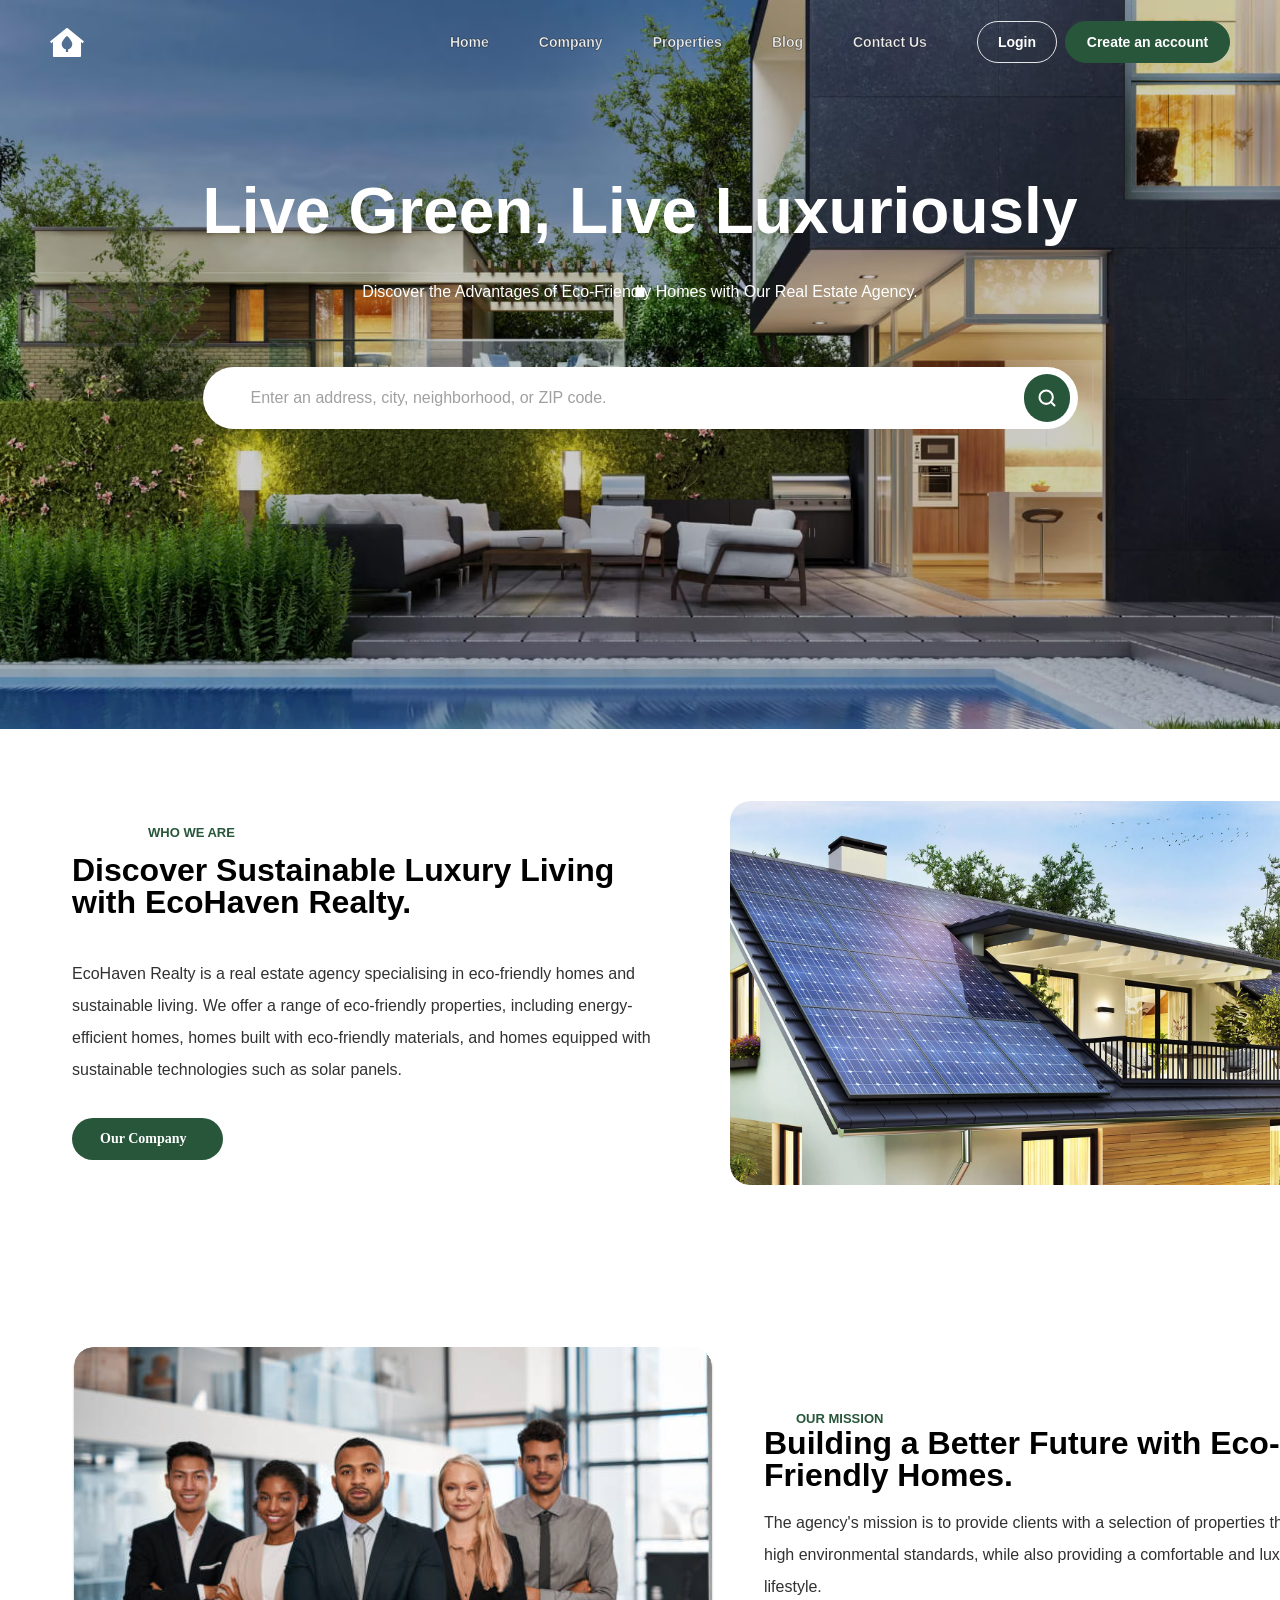
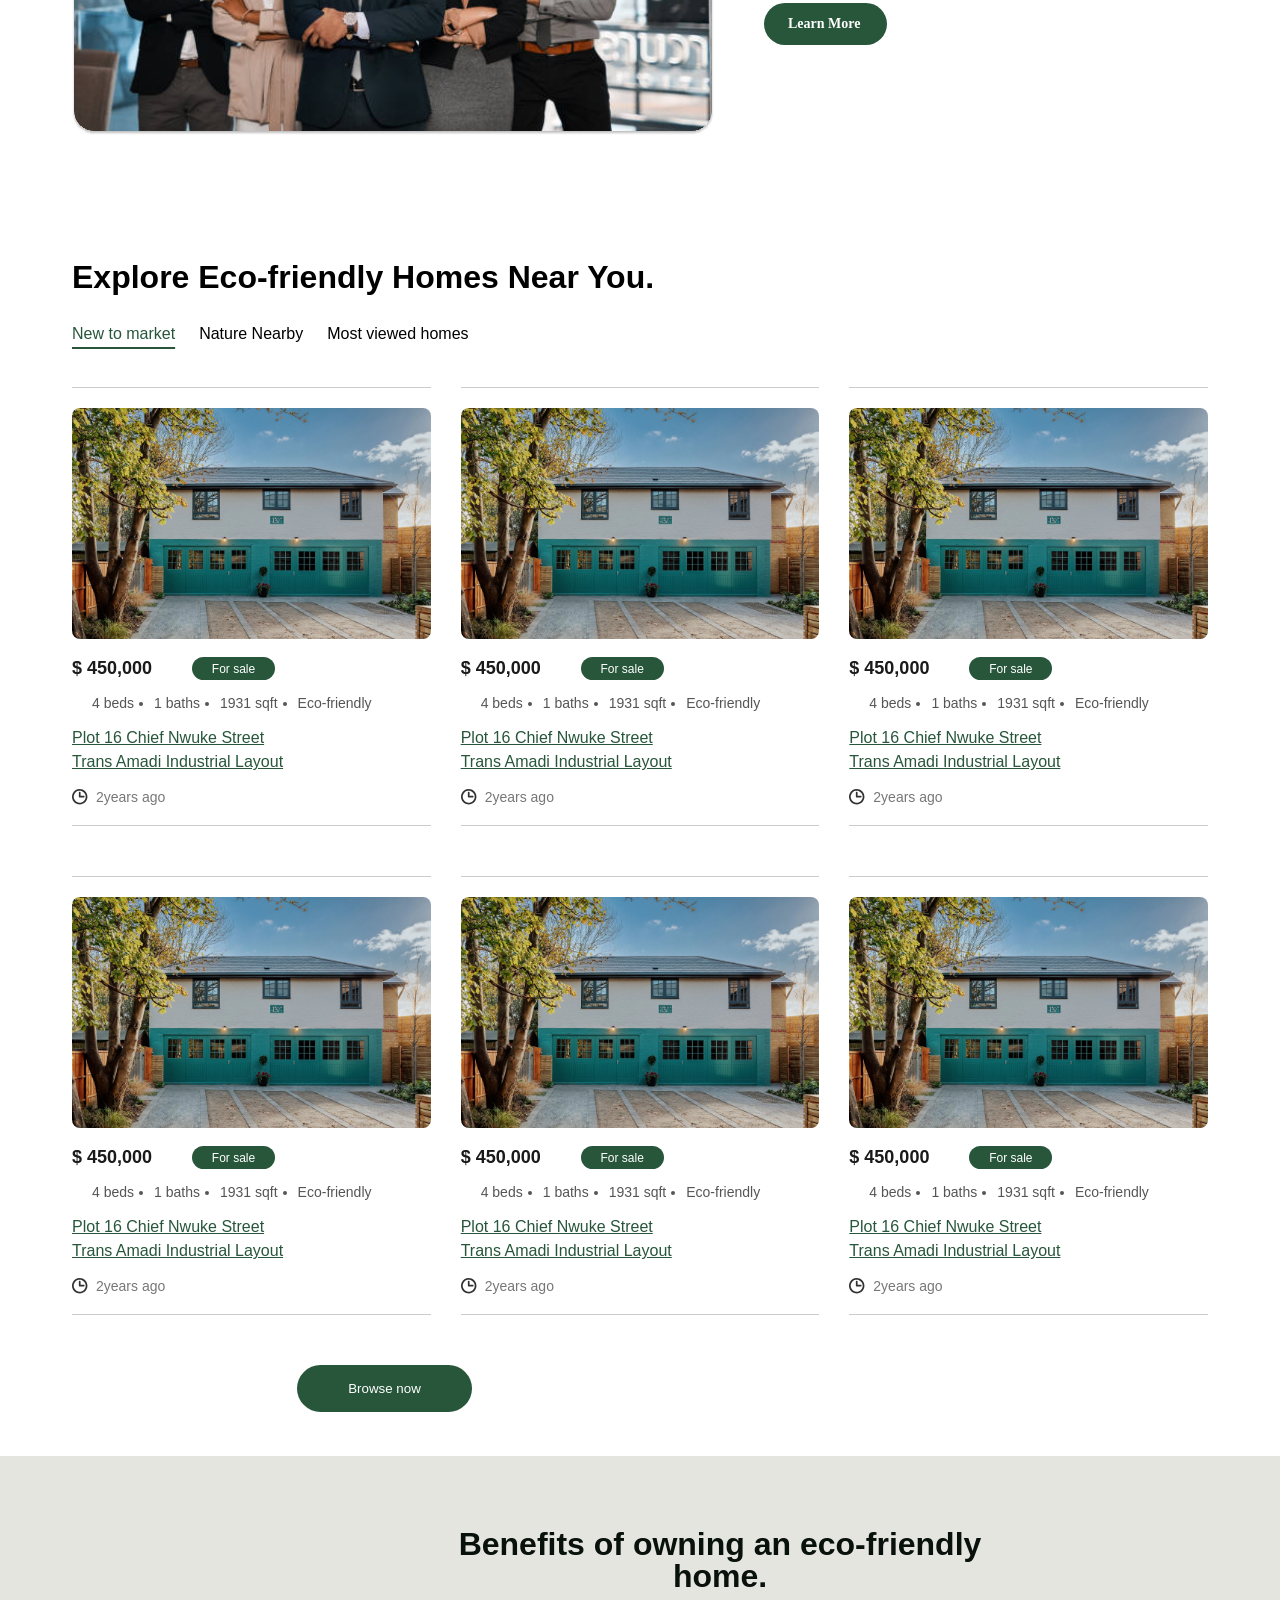
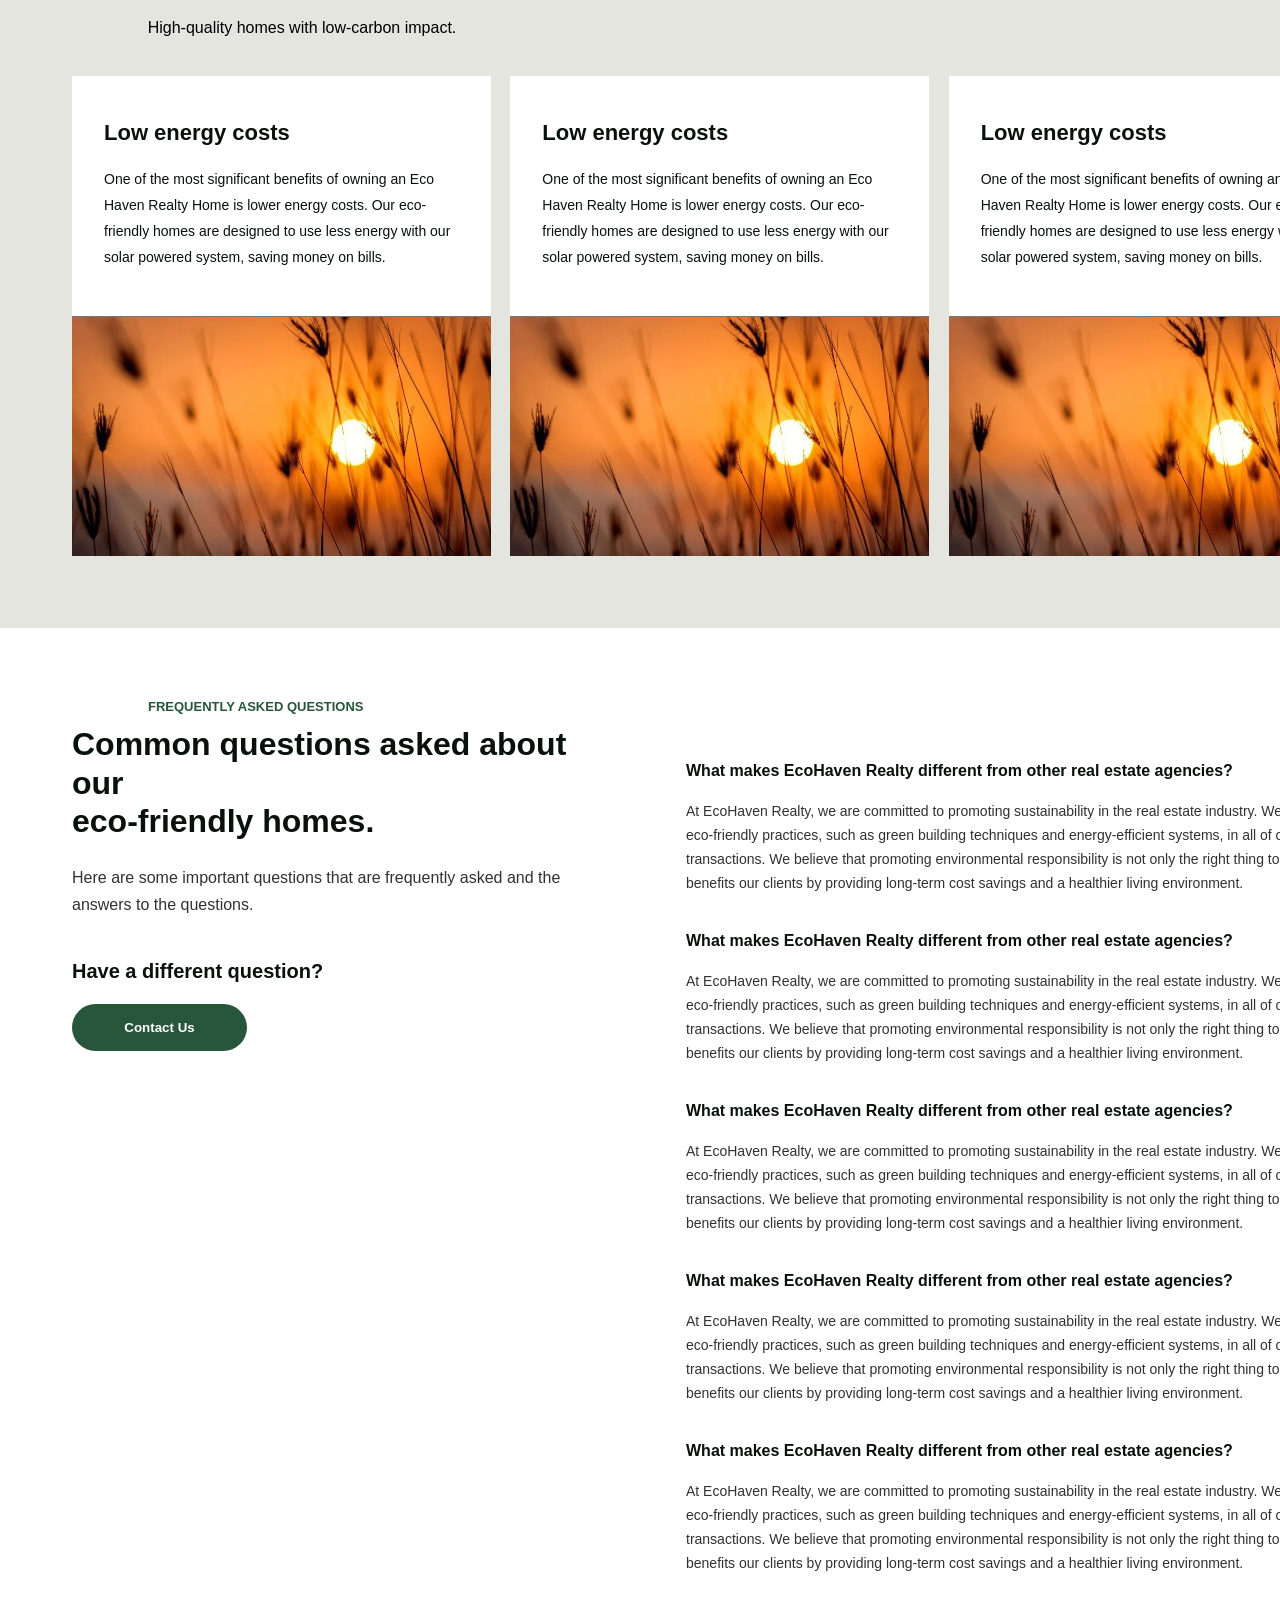
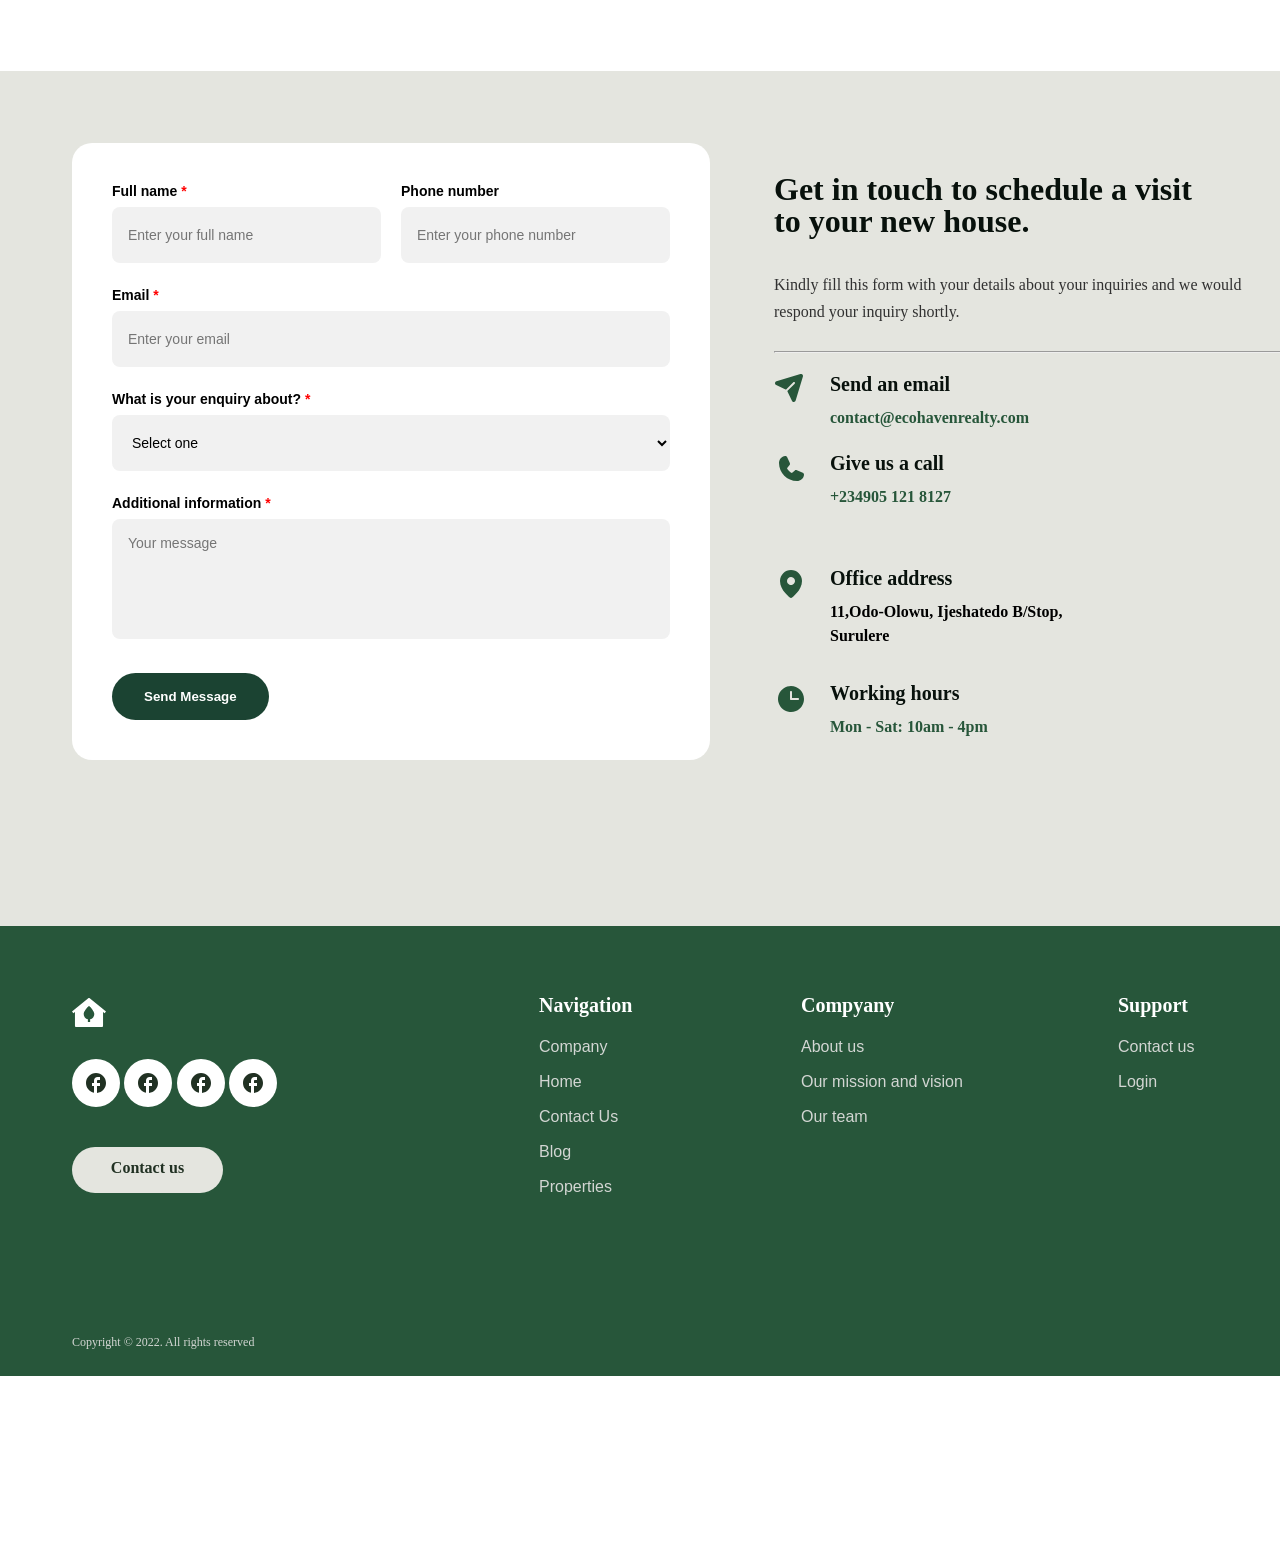
==== commit b958ffa2: "Real estate agency" ====
--- a/index.html
+++ b/index.html
@@ -62,7 +62,8 @@
  <section>
         <div class="container1">
             <div class="content1">
-                <div class="minitext1">
+              
+ <div class="minitext1">
    <p>
                     WHO WE ARE
                 </p>
@@ -94,13 +95,18 @@
               <div class="lowtextimg">
 <img src="/imgs/panel.svg" alt="blank">
               </div>
+                </div>
+               
             </div>
         </div>
     </section>
    <section>
     <div class="container2">
         <div class="content2">
-            <img src="/imgs/Odamchalar.svg" alt="blank">
+            <div class="rasm">
+<img src="/imgs/Odamchalar.svg" alt="blank" > 
+            </div>
+           
 <div class="bigboss2">
  <div class="minitext2">
    <p>
@@ -315,25 +321,12 @@
                         <p>2years ago</p>
                     </div>
                 </div>
- <button style=" background: #27563A;
-color: white;
-width: 175px;
-height: 47px;
-
-opacity: 1;
-top: 1192px;
-left: 633px;
-border-radius: 50px;
-padding-top: 11px;
-padding-right: 26px;
-padding-bottom: 11px;
-padding-left: 26px;
-gap: 4px;
-border: none;
-transform: translateX(561px);
-">
+                <div class="nerv">
+<button>
     Browse now
  </button>
+                </div>
+ 
             </div> <!-- .card-container yopilishi -->
 
     </div>
@@ -355,26 +348,35 @@
                <div class="kattakartochka">
                 <div class="kartochkalar4">
 <div class="textjoyi4">
-<p>Low energy costs</p>
+<p class="nimadir">Low energy costs</p>
 <p class="m4">One of the most significant benefits of owning an Eco Haven Realty Home is lower energy costs. Our eco-friendly homes are designed to use less energy with our solar powered system, saving money on bills.</p>
 </div>
+<div class="tabiat">
 <img src="/imgs/Tabiat.svg" alt="blank">
+</div>
+
                </div>
                
                <div class="kartochkalar4">
 <div class="textjoyi4">
-<p>Low energy costs</p>
+<p class="nimadir">Low energy costs</p>
 <p class="m4">One of the most significant benefits of owning an Eco Haven Realty Home is lower energy costs. Our eco-friendly homes are designed to use less energy with our solar powered system, saving money on bills.</p>
 </div>
+<div class="tabiat">
 <img src="/imgs/Tabiat.svg" alt="blank">
+</div>
+
                </div>
                
                <div class="kartochkalar4">
 <div class="textjoyi4">
-<p>Low energy costs</p>
+<p class="nimadir">Low energy costs</p>
 <p class="m4">One of the most significant benefits of owning an Eco Haven Realty Home is lower energy costs. Our eco-friendly homes are designed to use less energy with our solar powered system, saving money on bills.</p>
 </div>
+<div class="tabiat">
 <img src="/imgs/Tabiat.svg" alt="blank">
+</div>
+
                </div>
                </div>
                
@@ -386,11 +388,13 @@
     <section>
         <div class="container5">
             <div class="content5">
-                <div class="maintext5">
+                <div class="tipoboss5">
+<div class="maintext5">
                     <p>FREQUENTLY ASKED QUESTIONS</p>
                 </div>
                 <div class="maintext5a">
-                    <p>Common questions asked about our eco-friendly homes.</p>
+                    <p>Common questions asked about our <br>
+                         eco-friendly homes.</p>
                 </div>
                 <div class="maintext5b">
                     <p>Here are some important questions that are frequently asked and the answers to the questions.</p>
@@ -404,13 +408,13 @@
                     </button>
            
                 </div>
+                </div>
+                
                 <div class="maintextboss5">
  <div class="maintext5e">
                     <p>What makes EcoHaven Realty different from other real estate agencies?</p>
                 </div>
-                 <div class="maintext5g">
-                    <img src="/imgs/strelka.svg" alt="blank" style="margin-top: 0px;">
-                </div>
+               
                 <div class="maintext5f">
                     <p>At EcoHaven Realty, we are committed to promoting sustainability in the real estate industry. We prioritize eco-friendly practices, such as green building techniques and energy-efficient systems, in all of our transactions. We believe that promoting environmental responsibility is not only the right thing to do, but it also benefits our clients by providing long-term cost savings and a healthier living environment.</p>
                 </div>
@@ -451,6 +455,7 @@
                 <div class="maintext5f">
                     <p>At EcoHaven Realty, we are committed to promoting sustainability in the real estate industry. We prioritize eco-friendly practices, such as green building techniques and energy-efficient systems, in all of our transactions. We believe that promoting environmental responsibility is not only the right thing to do, but it also benefits our clients by providing long-term cost savings and a healthier living environment.</p>
                 </div>
+                
                
                 </div>
                
@@ -461,11 +466,12 @@
         <div class="container6">
             <div class="content6">
   <div class="maintextboss6">
-<div class="maintext6">
-    <p>Get in touch to schedule a visit to your <br>new house.</p>
+    <div class="maintext6w">
+        <div class="maintext6">
+    <p>Get in touch to schedule a visit<br> to your new house.</p>
 </div>
 <div class="maintext6a">
-<p>Kindly fill this form with your details about your inquiries and we would respond <br> your inquiry shortly.</p>
+<p>Kindly fill this form with your details about your inquiries and we would<br> respond  your inquiry shortly.</p>
 </div>
 <hr style="width: 594px; margin-top: 26px;margin-left: 774px;">
 <div class="maintext6b">
@@ -486,7 +492,7 @@
     <p>Office address</p>
 </div>
 <div class="maintext6g">
-    <p>11,Odo-Olowu, Ijeshatedo B/Stop, Surulere</p>
+    <p>11,Odo-Olowu, Ijeshatedo B/Stop,<br> Surulere</p>
 </div>
 <img src="/imgs/MapPin.svg" alt="blank"style="transform: translateY(-56px);margin-left: 775px;">
 <div class="maintext6h">
@@ -496,6 +502,8 @@
     <p>Mon - Sat: 10am - 4pm</p>
 </div>
 <img src="/imgs/Clock.svg" alt="blank" style="transform: translateY(-56px);margin-left: 775px;">
+    </div>
+
 
 <div class="inputlar">
   
@@ -506,7 +514,7 @@
     </div>
     
     <div class="form-group">
-      <label for="phone">Phone number <span>*</span></label>
+      <label for="phone">Phone number </label>
       <input type="text" id="phone" name="phone" placeholder="Enter your phone number">
     </div>
   </div>
--- a/style.css
+++ b/style.css
@@ -347,6 +347,26 @@
   display: flex;
   align-items: center;
   justify-content: center;
+  margin-left: 120px;
+  margin-top: -37px;
+}
+.nerv button{
+  background: #27563A;
+color: white;
+width: 175px;
+height: 47px;
+
+opacity: 1;
+top: 1192px;
+left: 633px;
+border-radius: 50px;
+padding-top: 11px;
+padding-right: 26px;
+padding-bottom: 11px;
+padding-left: 26px;
+gap: 4px;
+border: none;
+transform: translateX(225px);
 }
 
 .puli3 {
@@ -935,4 +955,974 @@
 line-height: 32px;
 letter-spacing: 0%;
 color: #fff;
+}
+@media (max-width: 768px){
+   * {
+  margin: 0;
+  padding: 0;
+  box-sizing: border-box;
+}
+
+body {
+  max-width: 768px;
+  margin: 0 auto;
+  font-family: "Plus Jakarta Sans", sans-serif;
+}
+
+.header {
+  background: url(/imgs/BGurl.png) no-repeat center center;
+  background-size: cover;
+  height: calc(645px + 84px);
+  display: flex;
+  flex-direction: column;
+}
+
+.nav {
+  width: 100%;
+  height: 84px;
+  display: flex;
+  align-items: center;
+  padding: 0 50px;
+  margin-left: -25px;
+}
+
+.nav ul {
+  font-weight: 600;
+  font-size: 14px;
+  line-height: 20px;
+  gap: 30px;
+  list-style: none;
+  color: #fff;
+  display: flex;
+  margin-left: 20px;
+  margin-top: 20px;
+}
+
+.nav ul li {
+  -webkit-text-stroke: 1px rgba(0, 0, 0, 0.35);
+}
+
+.div {
+  display: flex;
+  gap: 8px;
+  margin-left: 50px;
+}
+
+.div button {
+  font-family: "Plus Jakarta Sans", sans-serif;
+  font-weight: 600;
+  font-size: 14px;
+  line-height: 20px;
+  color: #fff;
+  background: transparent;
+  border: 1.5px solid #e5e5e5;
+  border-radius: 50px;
+  height: 42px;
+  padding: 0 20px;
+  cursor: pointer;
+  transition: all 0.2s ease;
+}
+
+.div button:hover {
+  background: rgba(255, 255, 255, 0.1);
+}
+
+.div button:nth-of-type(2) {
+  background: #27563a;
+  border-color: #27563a;
+  width: 165px;
+}
+
+.div button:nth-of-type(2):hover {
+  background: #1e422c;
+  border-color: #1e422c;
+}
+
+.head {
+  display: flex;
+  flex-direction: column;
+  align-items: center;
+  justify-content: center;
+  flex-grow: 1;
+  padding: 0 20px;
+  text-align: center;
+ 
+}
+
+.head h1 {
+   transform: translateY(-150px);
+  max-width: 889px;
+  width: 100%;
+  height: 81px;
+  font-weight: 700;
+  font-size: 64px;
+  line-height: 100%;
+  color: white;
+  margin-bottom: 24px;
+ 
+}
+
+.head p {
+  width: 590px;
+  height: 20px;
+  color: #ffffff;
+  font-family: "Plus Jakarta Sans", sans-serif;
+  font-weight: 500;
+  font-style: normal;
+  font-size: 16px;
+  line-height: 100%;
+  letter-spacing: 0%;
+  transform: translateY(-120px);
+}
+
+.search-box {
+  transform: translateY(-300px);
+  display: flex;
+  align-items: center;
+  background: #ffffff;
+  width: 100%;
+  max-width: 600px;
+  height: 62px;
+  border-radius: 50px;
+  padding: 0 8px 0 32px;
+  margin: 0 auto;
+}
+
+.search-box input {
+  flex-grow: 1;
+  border: none;
+  outline: none;
+  background: transparent;
+  font-family: "Plus Jakarta Sans", sans-serif;
+  font-size: 16px;
+  color: #1a1a1a;
+}
+
+.search-box input::placeholder {
+  color: #a0a0a0;
+}
+
+.search-btn {
+  display: flex;
+  align-items: center;
+  justify-content: center;
+  background: #27563a;
+  color: #ffffff;
+  border: none;
+  width: 48px;
+  height: 48px;
+  border-radius: 50px;
+  cursor: pointer;
+  transition: background 0.2s ease;
+}
+
+.search-btn:hover {
+  background: #1e422c;
+}
+
+.container1 {
+  max-width: 768px;
+}
+
+.minitext1 {
+  margin-top: 43px;
+  margin-left: 74px;
+  display: inline-flex;
+  align-items: center;
+  gap: 4px;
+}
+
+.minitext1 p {
+  font-family: "Plus Jakarta Sans", sans-serif;
+  font-weight: 600;
+  font-size: 7px;
+  line-height: 100%;
+  letter-spacing: 0;
+  color: #27563a;
+  margin: 0;
+}
+
+.lowtext1 p {
+  width: 302px;
+  height: 40px;
+  font-family: "Plus Jakarta Sans", sans-serif;
+  font-weight: 700;
+  font-style: normal;
+  font-size: 16px;
+  line-height: 100%;
+  letter-spacing: 0%;
+}
+
+.lowtext1 {
+  transform: translate(36px, 7px);
+}
+
+.lowtext11 {
+  width: 302px;
+  height: 64px;
+  font-family: "Plus Jakarta Sans", sans-serif;
+  font-weight: 500;
+  font-style: normal;
+  font-size: 8px;
+  line-height: 32px;
+  letter-spacing: 0%;
+  color: #313131;
+  transform: translate(36px, 19px);
+}
+
+.lowtextbutton {
+  width: 100px;
+  height: 28px;
+  opacity: 1;
+  border-radius: 50px;
+  padding: 5.5px 9px;
+  background: #27563a;
+  transform: translate(36px, 85px);
+}
+
+
+
+.content2 img {
+  transform: translate(72px, -132px);
+}
+
+.container2 {
+  max-width: 1440px;
+}
+
+.bigboss2 {
+  transform: translate(460px, -400px);
+}
+
+.minitext2{
+ 
+  margin-top: 41px;
+
+  gap: 8px;
+}
+
+.minitext2 p {
+  font-family: "Plus Jakarta Sans", sans-serif;
+  font-weight: 600;
+  font-size: 7px;
+  line-height: 100%;
+  letter-spacing: 0;
+  color: #27563a;
+}
+
+.lowtext2 {
+  max-width: 302px;
+  height: 40px;
+  font-family: "Plus Jakarta Sans", sans-serif;
+  font-weight: 700;
+  font-style: normal;
+  font-size:12px;
+  line-height: 100%;
+  letter-spacing: 0%;
+}
+
+.lowtext21 {
+  width: 302px;
+  height: 48px;
+  font-family: "Plus Jakarta Sans", sans-serif;
+  font-weight: 500;
+  font-style: normal;
+  font-size:12px;
+  line-height: 32px;
+  letter-spacing: 0%;
+  color: #313131;
+}
+.lowtextimg img{
+  height: 250px;
+width: 600px;
+}
+.lowtextimg{
+  margin-top: 125px;
+ margin-left: -490px; 
+}
+
+.lowtextbutton2 {
+  width: 123px;
+  height: 42px;
+  opacity: 1;
+  border-radius: 50px;
+  gap: 4px;
+  padding: 11px 24px;
+  background-color: #27563a;
+  font-size: 50px;
+  margin-top: 80px;
+}
+.lowtextbutton2  {
+  font-size: 50px;
+}
+html,
+body {
+  width: 100%;
+  max-width: 100%;
+overflow-x: hidden;
+}
+
+.container1,
+.container2 {
+  width: 100%;
+  position: relative;
+}
+.rasm img{
+ height: 250px;
+width: 600px;
+margin-left: -130px;
+margin-top: -90px;
+}
+.main3 {
+  width: 604px;
+  height: 40px;
+  font-family: "Plus Jakarta Sans", sans-serif;
+  font-weight: 700;
+  font-style: normal;
+  font-size: 32px;
+  line-height: 100%;
+  letter-spacing: 0%;
+  margin-top: -284px;
+  padding-right: -150px;
+}
+
+.main3l ul {
+  list-style: none;
+  display: flex;
+  gap: 24px;
+  margin-top: 24px;
+  margin-left: 72px;
+}
+
+.main3l li:nth-of-type(1) {
+  color: #27563a;
+  text-decoration: underline #27563a 2px;
+  text-underline-offset: 8px;
+}
+
+.kartochkalar {
+  width: 100%;
+  max-width: 419px;
+  border-top: 1px solid #ccc;
+  border-bottom: 1px solid #ccc;
+  padding: 20px 0;
+  display: flex;
+  flex-direction: column;
+  gap: 15px;
+  margin-left: 0;
+  margin-left: -20px;
+}
+
+.kartochkalar button {
+  width: 83px;
+  height: 23px;
+  border: none;
+  border-radius: 50px;
+  background-color: #27563a;
+  color: white;
+  cursor: pointer;
+  display: flex;
+  align-items: center;
+  justify-content: center;
+  
+}
+
+.puli3 {
+  font-weight: 700;
+  font-size: 18px;
+  color: #1a1a1a;
+}
+
+.kartochkalar li {
+  font-size: 14px;
+  color: #555;
+}
+
+.kartochkalar li:nth-of-type(1) {
+  list-style: none;
+}
+
+.soat3 {
+  display: flex;
+  align-items: center;
+  gap: 8px;
+}
+
+.soat3 img.soatcha3 {
+  width: 16px;
+  height: 16px;
+}
+
+.soat3 p {
+  font-size: 14px;
+  color: #777;
+}
+
+.ul3 {
+  display: flex;
+  gap: 20px;
+  list-style-type: disc;
+  padding-left: 20px;
+}
+
+.kattarasm3 {
+  width: 100%;
+}
+
+.yashiltext3 {
+  width: 100%;
+  max-width: 236px;
+}
+
+.card-container {
+  display: grid;
+  grid-template-columns: repeat(3, 1fr);
+  gap: 50px 30px;
+  padding: 44px 72px;
+  width: 100%;
+}
+
+.kartochkalar button p {
+  padding: 0;
+  color: white;
+  font-size: 12px;
+}
+
+.kattarasm3 img {
+  width: 100%;
+  height: auto;
+  border-radius: 8px;
+}
+
+.yashiltext3 p {
+  font-size: 16px;
+  line-height: 24px;
+  color: #27563a;
+  text-decoration: underline;
+}
+
+.main4 {
+  width: 604px;
+  height: 80px;
+  font-family: "Plus Jakarta Sans", sans-serif;
+  font-weight: 700;
+  font-style: normal;
+  font-size: 32px;
+  line-height: 100%;
+  letter-spacing: 0%;
+  text-align: center;
+  color: #08110c;
+  margin-left: 90px;
+  transform: translateY(72px);
+
+}
+
+.mainlow4 {
+  display: flex;
+  justify-self: center;
+  justify-content: center;
+  transform: translateY(84px);
+  width: 604px;
+  height: 20px;
+  font-family: "Plus Jakarta Sans", sans-serif;
+  font-weight: 500;
+  font-style: normal;
+  font-size: 16px;
+  line-height: 100%;
+  letter-spacing: 0%;
+  text-align: center;
+  margin-left: -650px;
+}
+
+.kartochkalar4 {
+  width: 209px;
+  height: 220px;
+  background: #fff;
+  transform: translate(35px, 120px);
+}
+
+.textjoyi4 {
+  width: 419px;
+  height: 240px;
+}
+
+.textjoyi4 .nimadir {
+  width: 189px;
+  height: 28px;
+  font-family: "Plus Jakarta Sans", sans-serif;
+  font-weight: 700;
+  font-style: normal;
+  font-size: 11px;
+  line-height: 100%;
+  letter-spacing: 0%;
+  color: #08110c;
+  transform: translate(32px, 20px);
+}
+
+.textjoyi4 .m4 {
+  width: 210px;
+  height: 104px;
+  font-family: "Plus Jakarta Sans", sans-serif;
+  font-weight: 500;
+  font-style: normal;
+  font-size: 7px;
+  line-height: 26px;
+  letter-spacing: 0%;
+  margin-top: -40px;
+  color: #08110c;
+  margin-left:-30px;
+}
+
+.kattakartochka {
+  margin-right: 700px;
+  display: grid;
+  grid-template-columns: 1fr 1fr 1fr;
+}
+
+
+.container5 {
+  width: 1440px;
+  
+  padding: 0 72px 96px 72px;
+  display: grid;
+  grid-template-columns: 528px 682px; /* Chap va o'ng ustun kengliklari */
+  column-gap: 86px; /* Ustunlar orasidagi chiroyli masofa */
+  align-items: start;
+}
+
+/* Kichik yashil matn ikki ustunning ham tepasida to'liq kenglikda tursin */
+.maintext5 {
+  grid-column: 1 / -1;
+  margin-top: 72px;
+  margin-left: 76px;
+  margin-bottom: 12px;
+}
+
+.maintext5 p {
+  font-family: "Plus Jakarta Sans", sans-serif;
+  font-weight: 600;
+  font-style: normal;
+  font-size: 7px;
+  color: #27563a;
+  line-height: 100%;
+}
+.tabiat img{
+  width: 209px;
+  height: 120px;
+  margin-top: -190px;
+}
+/* --- CHAP USTUN ELEMENTLARI (Barchasi o'z joyida tabiiy tartibda) --- */
+.maintext5a {
+  grid-column: 1;
+  width: 528px;
+  font-family: "Plus Jakarta Sans", sans-serif;
+  font-weight: 700;
+  font-style: normal;
+  font-size: 16px;
+  color: #08110c;
+  line-height: 120%;
+  margin-top: 0;
+}
+
+.maintext5b {
+  grid-column: 1;
+  width: 528px;
+  font-family: "Plus Jakarta Sans", sans-serif;
+  font-weight: 500;
+  font-style: normal;
+  font-size: 8px;
+  line-height: 27px;
+  color: #313131;
+  margin-top: 24px;
+}
+
+.maintext5c {
+  grid-column: 1;
+  width: 528px;
+  font-family: "Plus Jakarta Sans", sans-serif;
+  font-weight: 700;
+  font-style: normal;
+  font-size: 10px;
+  color: #08110c;
+  line-height: 130%;
+  margin-top: 40px;
+}
+
+.maintext5d button {
+  grid-column: 1;
+  width: 131px;
+  height: 36px;
+  border-radius: 50px;
+  padding: 9px 21px;
+  background: #27563a;
+  border: none;
+  color: white;
+  font-weight: 600;
+  margin-top: 20px;
+  cursor: pointer;
+}
+.tipoboss5{
+  margin-left: -50px;
+  margin-top: -50px;
+}
+
+/* --- O'NG USTUN ELEMENTLARI: TEPADAN ANIQ 98PX JOYLASHADI --- */
+.maintext5e {
+  grid-column: 2;
+  margin-top: 14px; /* Umumiy blokdagi elementlar mosligi hisobiga tepadan to'liq 98px hosil qiladi */
+  width: 682px;
+  font-family: "Plus Jakarta Sans", sans-serif;
+  font-weight: 600;
+  font-style: normal;
+  font-size: 8px;
+  color: #08110c;
+  line-height: 24px;
+}
+
+.maintext5f {
+  grid-column: 4;
+  width: 500px;
+  font-family: "Plus Jakarta Sans", sans-serif;
+  font-weight: 500;
+  font-style: normal;
+  font-size: 7px;
+  line-height: 24px;
+  color: #313131;
+  margin-top: 16px; /* Sarlavha ostidan avtomatik chiroyli joy ochadi */
+}
+
+.maintext5g {
+  transform: translateY(38px);
+  margin-left: 350px;
+}
+.maintextboss5 {
+  margin-left: 300px;
+  margin-top: -200px;
+}
+.container6 {
+  width: 768px;
+  height: 855px;
+  background: #e4e5df;
+}
+.maintext6 {
+  width: 594px;
+  height: 80px;
+  font-family: Plus Jakarta Sans;
+  font-weight: 700;
+  font-style: Bold;
+  font-size: 26px;
+  color: #08110c;
+  line-height: 100%;
+  letter-spacing: 0%;
+  transform: translateY(102px);
+  margin-left: 770px;
+}
+.maintext6a {
+  width: 594px;
+  height: 54px;
+  font-family: Plus Jakarta Sans;
+  font-weight: 500;
+  font-style: Medium;
+  font-size:12px;
+  line-height: 27px;
+  letter-spacing: 0%;
+  color: #313131;
+  margin-top: 120px;
+  margin-left: 760px;
+}
+.maintext6b {
+  color: #08110c;
+  width: 133px;
+  height: 27px;
+  font-family: Plus Jakarta Sans;
+  font-weight: 600;
+  font-style: SemiBold;
+  font-size: 20px;
+  line-height: 27px;
+  letter-spacing: 0%;
+  margin-top: 18px;
+  margin-left: 830px;
+}
+.maintext6c {
+  width: 237px;
+  height: 24px;
+  font-family: Plus Jakarta Sans;
+  font-weight: 600;
+  font-style: SemiBold;
+  font-size: 16px;
+  color: #27563a;
+  line-height: 24px;
+  letter-spacing: 0%;
+  margin-top: 8px;
+  margin-left: 830px;
+}
+.maintext6d {
+  width: 122px;
+  height: 27px;
+  font-family: Plus Jakarta Sans;
+  font-weight: 600;
+  font-style: SemiBold;
+  font-size: 20px;
+  line-height: 27px;
+  letter-spacing: 0%;
+  color: #08110c;
+  margin-left: 830px;
+  margin-top: -12px;
+}
+.maintext6e {
+  width: 134px;
+  height: 24px;
+  color: #27563a;
+  font-family: Plus Jakarta Sans;
+  font-weight: 600;
+  font-style: SemiBold;
+  font-size: 16px;
+  line-height: 24px;
+  letter-spacing: 0%;
+  margin-top: 8px;
+  margin-left: 830px;
+}
+.maintext6f {
+  width: 144px;
+  height: 27px;
+  font-family: Plus Jakarta Sans;
+  font-weight: 600;
+  font-style: SemiBold;
+  font-size: 20px;
+  line-height: 27px;
+  letter-spacing: 0%;
+  color: #08110c;
+  margin-top: 20px;
+  margin-left: 830px;
+}
+.maintext6g {
+  width: 336px;
+  height: 24px;
+  font-family: Plus Jakarta Sans;
+  font-weight: 600;
+  font-style: SemiBold;
+  font-size: 16px;
+  line-height: 24px;
+  letter-spacing: 0%;
+  margin-top: 8px;
+  margin-left: 830px;
+}
+.maintext6h {
+  width: 139px;
+  height: 27px;
+  font-family: Plus Jakarta Sans;
+  font-weight: 600;
+  font-style: SemiBold;
+  font-size: 20px;
+  line-height: 27px;
+  letter-spacing: 0%;
+  color: #08110c;
+  margin-top: 20px;
+  margin-left: 830px;
+}
+.maintext6w{
+  margin-left: -350px;
+}
+.maintext6i {
+  width: 175px;
+  height: 24px;
+  font-family: Plus Jakarta Sans;
+  font-weight: 600;
+  font-style: SemiBold;
+  font-size: 16px;
+  line-height: 24px;
+  letter-spacing: 0%;
+  color: #27563a;
+  margin-top: 8px;
+  margin-left: 830px;
+}
+.inputlar {
+  background: #fff;
+  width: 314px;
+  border-radius: 20px;
+  margin-left: 72px;
+  padding: 40px;
+  box-sizing: border-box;
+  display: flex;
+  flex-direction: column;
+  gap: 24px;
+}
+
+/* Yonma-yon turadigan inputlar qatori uchun */
+.input-row {
+  display: flex;
+  gap: 20px;
+  width: 100%;
+}
+
+.input-row .form-group {
+  flex: 1;
+}
+
+.form-group {
+  display: flex;
+  flex-direction: column; 
+  align-items: flex-start; 
+}
+
+.full-width {
+  width: 100%;
+}
+
+label {
+  font-family: sans-serif; 
+  font-weight: bold;
+  margin-bottom: 8px;
+  font-size: 14px;
+}
+
+input, select, textarea {
+  width: 100%;
+  height: 56px;
+  background: #F1F1F1;
+  border-radius: 8px;
+  border: none;
+  padding: 0 16px;
+  box-sizing: border-box;
+  font-family: sans-serif;
+  font-size: 14px;
+}
+
+textarea {
+  height: 120px;
+  padding: 16px;
+  resize: none;
+}
+
+.submit-btn {
+  background: #1B4332;
+  color: #fff;
+  border: none;
+  padding: 16px 32px;
+  border-radius: 30px;
+  font-weight: bold;
+  cursor: pointer;
+  width: max-content;
+  margin-top: 10px;
+}
+.container6{
+  background-color: #E4E5DF;
+}
+.inputlar{
+  margin-top: -632px;
+}
+span{
+  color: red;
+}
+.content7{
+  width: 768px;
+height: 450px;
+background: #27563A;
+
+}
+.main6ikonka{
+  transform: translateY(36px);
+  margin-left: 36px;
+}
+.social6ikonka{
+  margin-left: 36px;
+  transform: translateY(50px);
+}
+.knopka6 button{
+background:#E4E5DF;
+color: #213123;
+width: 151px;
+height: 23px;
+opacity: 1;
+top: 149px;
+border-radius: 40px;
+padding-top: 21px;
+padding-right: 32px;
+padding-bottom: 21px;
+padding-left: 32px;
+gap: 10px;
+border: none;
+transform: translateY(68px);
+margin-left: 36px;
+}
+.knopka6 button p{
+width: 87px;
+height: 20px;
+opacity: 1;
+font-family: Plus Jakarta Sans;
+font-weight: 600;
+font-style: SemiBold;
+font-size: 16px;
+line-height: 100%;
+letter-spacing: 0%;
+text-align: center;
+margin-top: -8px;
+}
+.rights6{
+  width: 214px;
+height: 15px;
+gap: 2px;
+font-family: Plus Jakarta Sans;
+font-weight: 500;
+font-style: Medium;
+font-size: 12px;
+line-height: 100%;
+letter-spacing: 0%;
+color: #D3D6D3;
+transform: translateY(139px);
+margin-left: 36px;
+}
+.ul6 ul li{
+  color: #D3D6D3;
+margin-bottom: 9px;
+margin-left: 266px;
+list-style: none;
+transform: translateY(-110px);
+}
+.ul6 li:nth-of-type(1){
+  font-family: Plus Jakarta Sans;
+font-weight: 600;
+font-style: SemiBold;
+font-size: 20px;
+line-height: 32px;
+letter-spacing: 0%;
+color: #FFFFFF;
+}
+.ul61 ul li{
+  transform: translateY(-285px);
+  list-style: none;
+  color: #D3D6D3;
+
+margin-left: 400px;
+}
+.ul61 li:nth-of-type(1){
+  width: 95px;
+height: 32px;
+font-family: Plus Jakarta Sans;
+font-weight: 600;
+font-style: SemiBold;
+font-size: 20px;
+line-height: 32px;
+letter-spacing: 0%;
+color: #fff;
+
+}
+.ul62 ul li{
+   transform: translateY(-440px);
+  list-style: none;
+  color: #D3D6D3;
+  margin-bottom: 17px;
+  margin-left: 580px;
+}
+.ul62 li:nth-of-type(1){
+  width: 95px;
+height: 32px;
+font-family: Plus Jakarta Sans;
+font-weight: 600;
+font-style: SemiBold;
+font-size: 20px;
+line-height: 32px;
+letter-spacing: 0%;
+color: #fff;
+}
 }
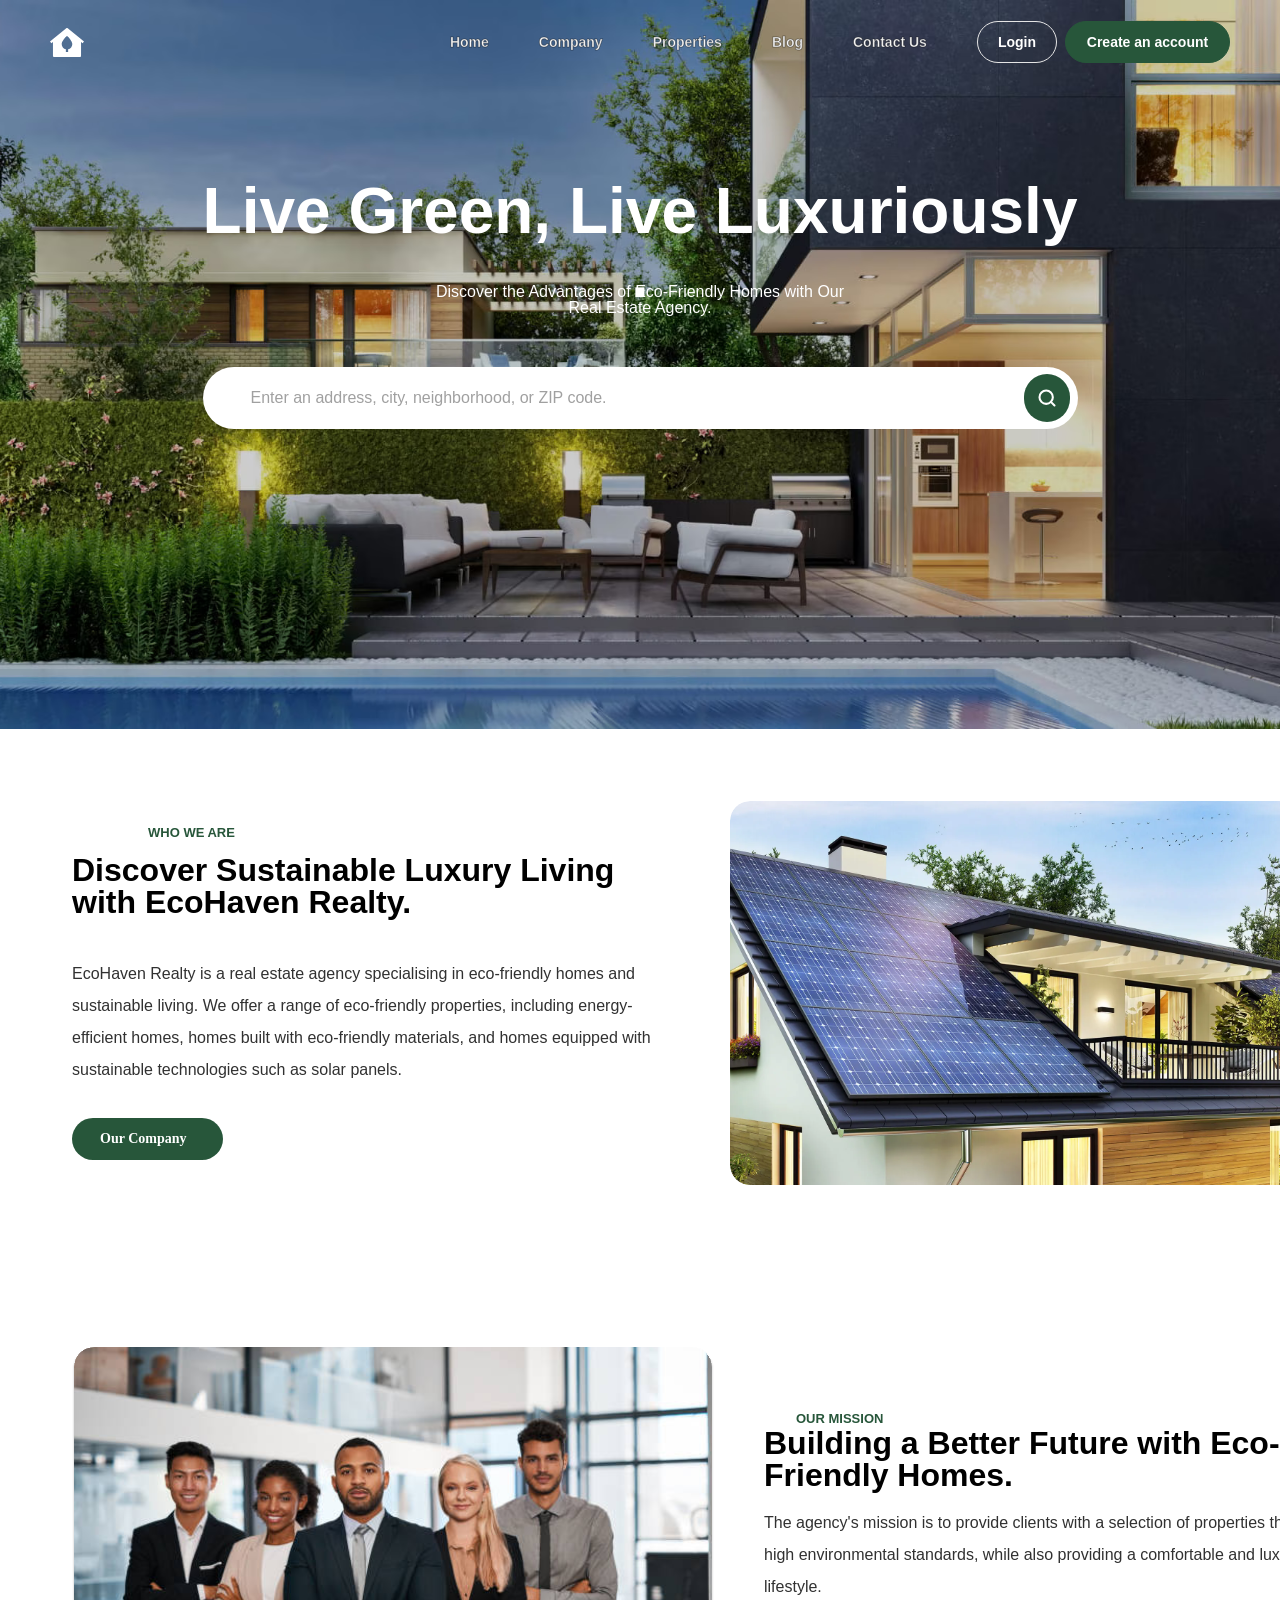
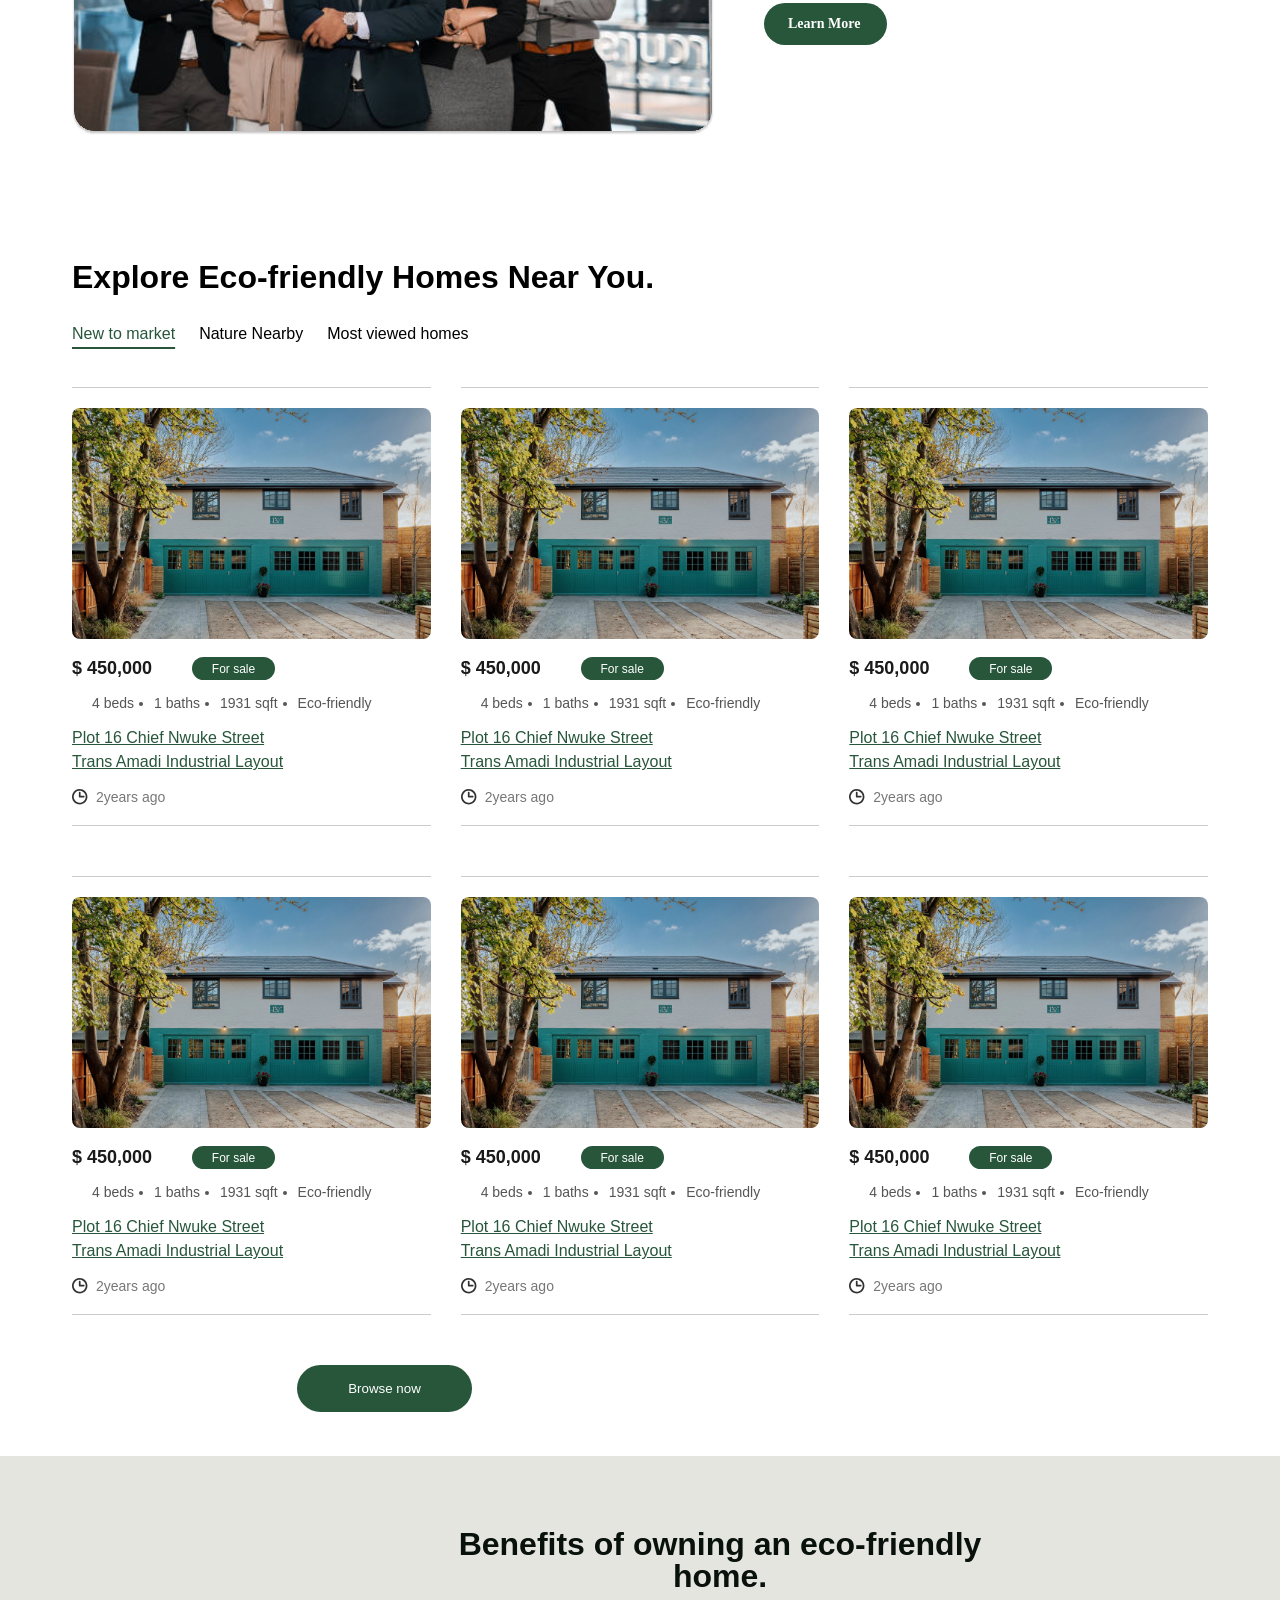
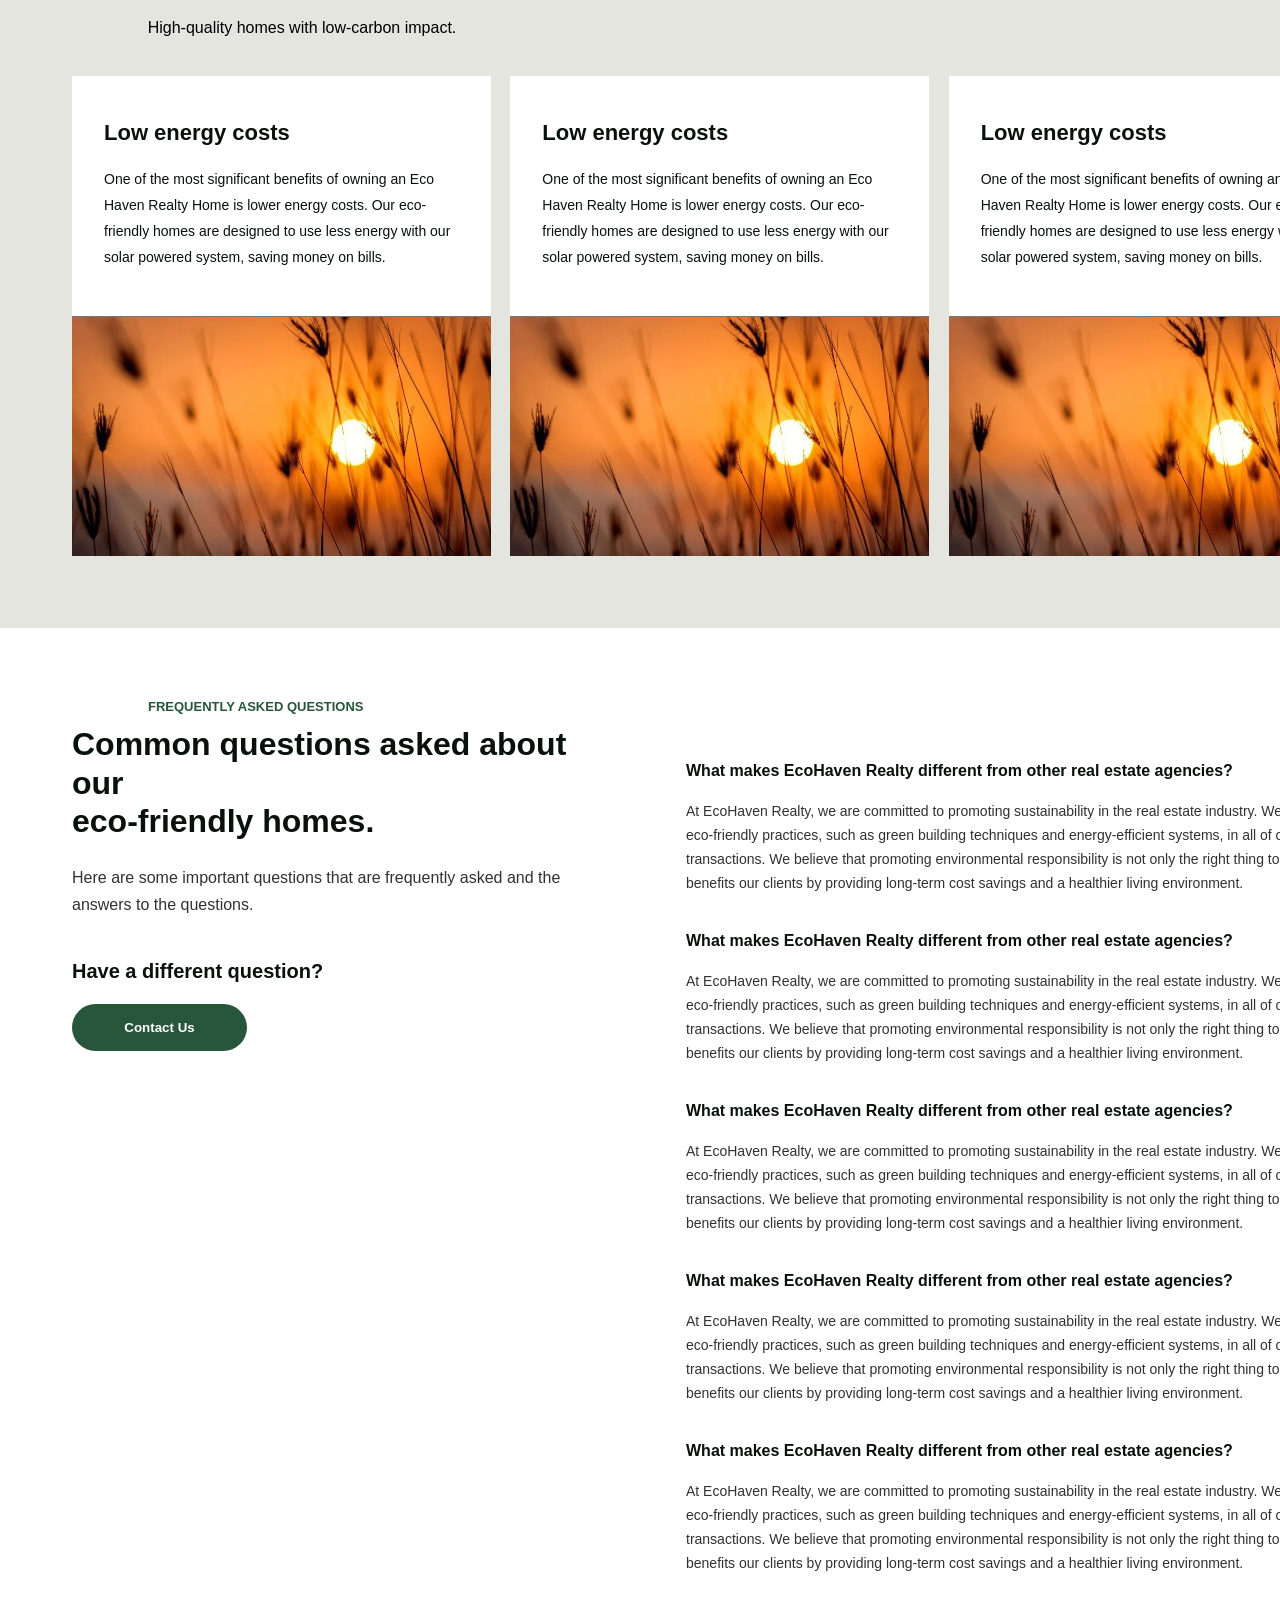
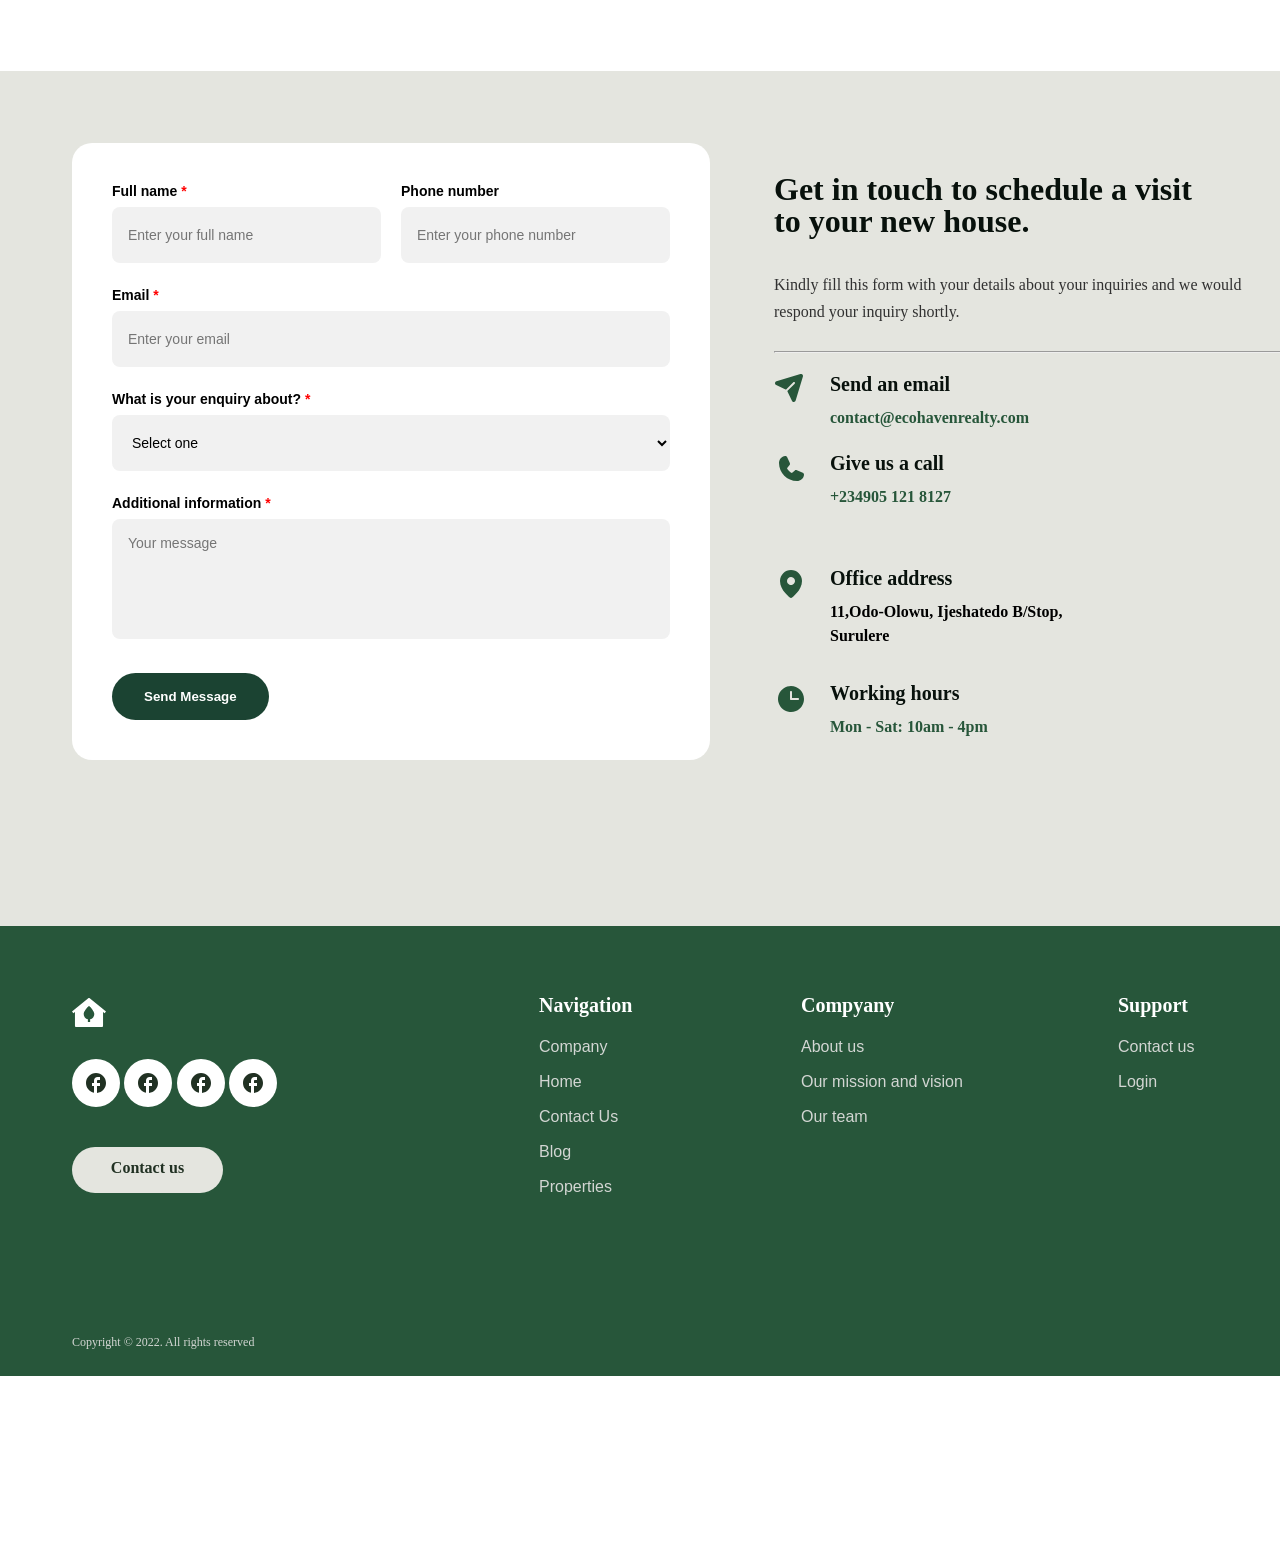
==== commit 78b05075: "Real estate agency" ====
--- a/index.html
+++ b/index.html
@@ -3,7 +3,7 @@
 
 <head>
     <meta charset="UTF-8">
-    <meta name="viewport" content="width=device-width, initial-scale=1.0">
+    <meta name="google-site-verification" content="n-5oX9ZCPLrZpa3dJGwv-vL9WHJAOQhFdSB9pppHWQY" />
     <title>Document</title>
     <link rel="stylesheet" href="style.css">
 </head>
@@ -40,7 +40,7 @@
                     <div class="head">
 
                         <h1>Live Green, Live Luxuriously . </h1>
-                        <p>Discover the Advantages of Eco-Friendly Homes with Our Real Estate Agency.</p>
+                        <p>Discover the Advantages of Eco-Friendly Homes with Our <br> Real Estate Agency.</p>
 
 
                     </div>
--- a/style.css
+++ b/style.css
@@ -1925,4 +1925,964 @@
 letter-spacing: 0%;
 color: #fff;
 }
+}
+@media (min-width: 360px) and (max-width: 412px) {
+  * {
+  margin: 0;
+  padding: 0;
+  box-sizing: border-box;
+}
+
+body {
+  max-width: 412px;
+  margin: 0 auto;
+  font-family: "Plus Jakarta Sans", sans-serif;
+}
+
+.header {
+  background: url(/imgs/BGurl.png) no-repeat center center;
+  background-size: cover;
+  height: calc(645px + 84px);
+  display: flex;
+  flex-direction: column;
+}
+
+.nav {
+  width: 100%;
+  height: 84px;
+  display: flex;
+  align-items: center;
+  padding: 0 50px;
+}
+
+.nav ul {
+  font-weight: 600;
+  font-size: 10px;
+  line-height: 20px;
+  gap: 20px;
+  list-style: none;
+  color: #fff;
+  display: flex;
+  margin-left: 20px;
+}
+
+.nav ul li {
+  -webkit-text-stroke: 1px rgba(0, 0, 0, 0.35);
+}
+
+.div {
+  display: flex;
+  gap: 8px;
+  margin-left: 50px;
+}
+
+.div button {
+  font-family: "Plus Jakarta Sans", sans-serif;
+  font-weight: 600;
+  font-size: 14px;
+  line-height: 20px;
+  color: #fff;
+  background: transparent;
+  border: 1.5px solid #e5e5e5;
+  border-radius: 50px;
+  height: 42px;
+  padding: 0 20px;
+  cursor: pointer;
+  transition: all 0.2s ease;
+}
+
+.div button:hover {
+  background: rgba(255, 255, 255, 0.1);
+}
+
+.div button:nth-of-type(2) {
+  background: #27563a;
+  border-color: #27563a;
+  width: 165px;
+}
+
+.div button:nth-of-type(2):hover {
+  background: #1e422c;
+  border-color: #1e422c;
+}
+
+.head {
+  display: flex;
+  flex-direction: column;
+  align-items: center;
+  justify-content: center;
+  flex-grow: 1;
+  padding: 0 20px;
+  text-align: center;
+}
+
+.head h1 {
+  max-width: 444px;
+  width: 100%;
+  height: 81px;
+  font-weight: 700;
+  font-size: 32px;
+  line-height: 100%;
+  color: white;
+  margin-bottom: 24px;
+  transform: translateY(-134px);
+}
+
+.head p {
+  width: 295px;
+  height: 20px;
+  color: #ffffff;
+  font-family: "Plus Jakarta Sans", sans-serif;
+  font-weight: 500;
+  font-style: normal;
+  font-size: 14px;
+  line-height: 100%;
+  letter-spacing: 0%;
+  transform: translateY(-134px);
+}
+
+.search-box {
+  transform: translateY(-300px);
+  display: flex;
+  align-items: center;
+  background: #ffffff;
+  width: 100%;
+  max-width: 300px;
+  height: 62px;
+  border-radius: 50px;
+  padding: 0 8px 0 32px;
+  margin: 0 auto;
+}
+
+.search-box input {
+  flex-grow: 1;
+  border: none;
+  outline: none;
+  background: transparent;
+  font-family: "Plus Jakarta Sans", sans-serif;
+  font-size: 16px;
+  color: #1a1a1a;
+}
+
+.search-box input::placeholder {
+  color: #a0a0a0;
+}
+
+.search-btn {
+  display: flex;
+  align-items: center;
+  justify-content: center;
+  background: #27563a;
+  color: #ffffff;
+  border: none;
+  width: 48px;
+  height: 48px;
+  border-radius: 50px;
+  cursor: pointer;
+  transition: background 0.2s ease;
+}
+
+.search-btn:hover {
+  background: #1e422c;
+}
+
+.container1 {
+  max-width: 1440px;
+}
+
+.minitext1 {
+  margin-top: 97px;
+  margin-left: 148px;
+  display: inline-flex;
+  align-items: center;
+  gap: 8px;
+}
+
+.minitext1 p {
+  font-family: "Plus Jakarta Sans", sans-serif;
+  font-weight: 600;
+  font-size: 13px;
+  line-height: 100%;
+  letter-spacing: 0;
+  color: #27563a;
+  margin: 0;
+}
+
+.lowtext1 p {
+  width: 604px;
+  height: 80px;
+  font-family: "Plus Jakarta Sans", sans-serif;
+  font-weight: 700;
+  font-style: normal;
+  font-size: 32px;
+  line-height: 100%;
+  letter-spacing: 0%;
+}
+
+.lowtext1 {
+  transform: translate(72px, 13px);
+}
+
+.lowtext11 {
+  width: 604px;
+  height: 128px;
+  font-family: "Plus Jakarta Sans", sans-serif;
+  font-weight: 500;
+  font-style: normal;
+  font-size: 16px;
+  line-height: 32px;
+  letter-spacing: 0%;
+  color: #313131;
+  transform: translate(72px, 37px);
+}
+
+.lowtextbutton {
+  width: 151px;
+  height: 42px;
+  opacity: 1;
+  border-radius: 50px;
+  gap: 4px;
+  padding: 11px 28px;
+  background: #27563a;
+  transform: translate(72px, 69px);
+}
+
+.lowtextimg {
+  transform: translate(730px, -290px);
+}
+
+.content2 img {
+  transform: translate(72px, -132px);
+}
+
+.container2 {
+  max-width: 1440px;
+}
+
+.bigboss2 {
+  transform: translate(764px, -500px);
+}
+
+.minitext2 {
+  margin-left: 32px;
+  margin-top: 41px;
+  display: inline-flex;
+  align-items: center;
+  gap: 8px;
+}
+
+.minitext2 p {
+  font-family: "Plus Jakarta Sans", sans-serif;
+  font-weight: 600;
+  font-size: 13px;
+  line-height: 100%;
+  letter-spacing: 0;
+  color: #27563a;
+}
+
+.lowtext2 {
+  max-width: 604px;
+  height: 80px;
+  font-family: "Plus Jakarta Sans", sans-serif;
+  font-weight: 700;
+  font-style: normal;
+  font-size: 32px;
+  line-height: 100%;
+  letter-spacing: 0%;
+}
+
+.lowtext21 {
+  width: 604px;
+  height: 96px;
+  font-family: "Plus Jakarta Sans", sans-serif;
+  font-weight: 500;
+  font-style: normal;
+  font-size: 16px;
+  line-height: 32px;
+  letter-spacing: 0%;
+  color: #313131;
+}
+
+.lowtextbutton2 {
+  width: 123px;
+  height: 42px;
+  opacity: 1;
+  border-radius: 50px;
+  gap: 4px;
+  padding: 11px 24px;
+  background-color: #27563a;
+}
+
+html,
+body {
+  width: 100%;
+  max-width: 100%;
+  overflow-x: hidden;
+}
+
+.container1,
+.container2 {
+  width: 100%;
+  position: relative;
+}
+
+.main3 {
+  width: 604px;
+  height: 40px;
+  font-family: "Plus Jakarta Sans", sans-serif;
+  font-weight: 700;
+  font-style: normal;
+  font-size: 32px;
+  line-height: 100%;
+  letter-spacing: 0%;
+  margin-left: 72px;
+  margin-top: -284px;
+}
+
+.main3l ul {
+  list-style: none;
+  display: flex;
+  gap: 24px;
+  margin-top: 24px;
+  margin-left: 72px;
+}
+
+.main3l li:nth-of-type(1) {
+  color: #27563a;
+  text-decoration: underline #27563a 2px;
+  text-underline-offset: 8px;
+}
+
+.kartochkalar {
+  width: 100%;
+  max-width: 419px;
+  border-top: 1px solid #ccc;
+  border-bottom: 1px solid #ccc;
+  padding: 20px 0;
+  display: flex;
+  flex-direction: column;
+  gap: 15px;
+  margin-left: 0;
+}
+
+.kartochkalar button {
+  width: 83px;
+  height: 23px;
+  border: none;
+  border-radius: 50px;
+  background-color: #27563a;
+  color: white;
+  cursor: pointer;
+  display: flex;
+  align-items: center;
+  justify-content: center;
+  margin-left: 120px;
+  margin-top: -37px;
+}
+.nerv button{
+  background: #27563A;
+color: white;
+width: 175px;
+height: 47px;
+
+opacity: 1;
+top: 1192px;
+left: 633px;
+border-radius: 50px;
+padding-top: 11px;
+padding-right: 26px;
+padding-bottom: 11px;
+padding-left: 26px;
+gap: 4px;
+border: none;
+transform: translateX(225px);
+}
+
+.puli3 {
+  font-weight: 700;
+  font-size: 18px;
+  color: #1a1a1a;
+}
+
+.kartochkalar li {
+  font-size: 14px;
+  color: #555;
+}
+
+.kartochkalar li:nth-of-type(1) {
+  list-style: none;
+}
+
+.soat3 {
+  display: flex;
+  align-items: center;
+  gap: 8px;
+}
+
+.soat3 img.soatcha3 {
+  width: 16px;
+  height: 16px;
+}
+
+.soat3 p {
+  font-size: 14px;
+  color: #777;
+}
+
+.ul3 {
+  display: flex;
+  gap: 20px;
+  list-style-type: disc;
+  padding-left: 20px;
+}
+
+.kattarasm3 {
+  width: 100%;
+}
+
+.yashiltext3 {
+  width: 100%;
+  max-width: 236px;
+}
+
+.card-container {
+  display: grid;
+  grid-template-columns: repeat(3, 1fr);
+  gap: 50px 30px;
+  padding: 44px 72px;
+  width: 100%;
+}
+
+.kartochkalar button p {
+  padding: 0;
+  color: white;
+  font-size: 12px;
+}
+
+.kattarasm3 img {
+  width: 100%;
+  height: auto;
+  border-radius: 8px;
+}
+
+.yashiltext3 p {
+  font-size: 16px;
+  line-height: 24px;
+  color: #27563a;
+  text-decoration: underline;
+}
+
+.main4 {
+  width: 604px;
+  height: 80px;
+  font-family: "Plus Jakarta Sans", sans-serif;
+  font-weight: 700;
+  font-style: normal;
+  font-size: 32px;
+  line-height: 100%;
+  letter-spacing: 0%;
+  text-align: center;
+  color: #08110c;
+  margin-left: 418px;
+  transform: translateY(72px);
+}
+
+.mainlow4 {
+  display: flex;
+  justify-self: center;
+  justify-content: center;
+  transform: translateY(84px);
+  width: 604px;
+  height: 20px;
+  font-family: "Plus Jakarta Sans", sans-serif;
+  font-weight: 500;
+  font-style: normal;
+  font-size: 16px;
+  line-height: 100%;
+  letter-spacing: 0%;
+  text-align: center;
+}
+
+.kartochkalar4 {
+  width: 419px;
+  height: 480px;
+  background: #fff;
+  transform: translate(72px, 120px);
+}
+
+.textjoyi4 {
+  width: 419px;
+  height: 240px;
+}
+
+.textjoyi4 p {
+  width: 189px;
+  height: 28px;
+  font-family: "Plus Jakarta Sans", sans-serif;
+  font-weight: 700;
+  font-style: normal;
+  font-size: 22px;
+  line-height: 100%;
+  letter-spacing: 0%;
+  color: #08110c;
+  transform: translate(32px, 46px);
+}
+
+.textjoyi4 .m4 {
+  width: 355px;
+  height: 104px;
+  font-family: "Plus Jakarta Sans", sans-serif;
+  font-weight: 500;
+  font-style: normal;
+  font-size: 14px;
+  line-height: 26px;
+  letter-spacing: 0%;
+  margin-top: 16px;
+  color: #08110c;
+}
+
+.kattakartochka {
+  margin-right: 125px;
+  display: grid;
+  grid-template-columns: 1fr 1fr 1fr;
+}
+
+/* ==========================================================================
+   CONTAINER 5 - FAQ SECTION (GRID TIZIMIDA MUKAMMAL VERSIYA)
+   ========================================================================== */
+
+/* Umumiy blok ikki ustunli GRID qilinadi. Shunda elementlar mutlaqo chalkashmaydi */
+.container5 {
+  width: 1440px;
+  padding: 0 72px 96px 72px;
+  display: grid;
+  grid-template-columns: 528px 682px; /* Chap va o'ng ustun kengliklari */
+  column-gap: 86px; /* Ustunlar orasidagi chiroyli masofa */
+  align-items: start;
+}
+
+/* Kichik yashil matn ikki ustunning ham tepasida to'liq kenglikda tursin */
+.maintext5 {
+  grid-column: 1 / -1;
+  margin-top: 72px;
+  margin-left: 76px;
+  margin-bottom: 12px;
+}
+
+.maintext5 p {
+  font-family: "Plus Jakarta Sans", sans-serif;
+  font-weight: 600;
+  font-style: normal;
+  font-size: 13px;
+  color: #27563a;
+  line-height: 100%;
+}
+
+/* --- CHAP USTUN ELEMENTLARI (Barchasi o'z joyida tabiiy tartibda) --- */
+.maintext5a {
+  grid-column: 1;
+  width: 528px;
+  font-family: "Plus Jakarta Sans", sans-serif;
+  font-weight: 700;
+  font-style: normal;
+  font-size: 32px;
+  color: #08110c;
+  line-height: 120%;
+  margin-top: 0;
+}
+
+.maintext5b {
+  grid-column: 1;
+  width: 528px;
+  font-family: "Plus Jakarta Sans", sans-serif;
+  font-weight: 500;
+  font-style: normal;
+  font-size: 16px;
+  line-height: 27px;
+  color: #313131;
+  margin-top: 24px;
+}
+
+.maintext5c {
+  grid-column: 1;
+  width: 528px;
+  font-family: "Plus Jakarta Sans", sans-serif;
+  font-weight: 700;
+  font-style: normal;
+  font-size: 20px;
+  color: #08110c;
+  line-height: 130%;
+  margin-top: 40px;
+}
+
+.maintext5d button {
+  grid-column: 1;
+  width: 175px;
+  height: 47px;
+  border-radius: 50px;
+  padding: 11px 26px;
+  background: #27563a;
+  border: none;
+  color: white;
+  font-weight: 600;
+  margin-top: 20px;
+  cursor: pointer;
+}
+
+/* --- O'NG USTUN ELEMENTLARI: TEPADAN ANIQ 98PX JOYLASHADI --- */
+.maintext5e {
+  grid-column: 2;
+  margin-top: 14px; /* Umumiy blokdagi elementlar mosligi hisobiga tepadan to'liq 98px hosil qiladi */
+  width: 682px;
+  font-family: "Plus Jakarta Sans", sans-serif;
+  font-weight: 600;
+  font-style: normal;
+  font-size: 16px;
+  color: #08110c;
+  line-height: 24px;
+}
+
+.maintext5f {
+  grid-column: 2;
+  width: 682px;
+  font-family: "Plus Jakarta Sans", sans-serif;
+  font-weight: 500;
+  font-style: normal;
+  font-size: 14px;
+  line-height: 24px;
+  color: #313131;
+  margin-top: 16px; /* Sarlavha ostidan avtomatik chiroyli joy ochadi */
+}
+
+.maintext5g {
+  transform: translateY(38px);
+  margin-left: 600px;
+}
+.maintextboss5 {
+  margin-left: 614px;
+  margin-top: -306px;
+}
+.container6 {
+  width: 1440px;
+  height: 855px;
+  background: #e4e5df;
+}
+.maintext6 {
+  width: 594px;
+  height: 80px;
+  font-family: Plus Jakarta Sans;
+  font-weight: 700;
+  font-style: Bold;
+  font-size: 32px;
+  color: #08110c;
+  line-height: 100%;
+  letter-spacing: 0%;
+  transform: translateY(102px);
+  margin-left: 774px;
+}
+.maintext6a {
+  width: 594px;
+  height: 54px;
+  font-family: Plus Jakarta Sans;
+  font-weight: 500;
+  font-style: Medium;
+  font-size: 16px;
+  line-height: 27px;
+  letter-spacing: 0%;
+  color: #313131;
+  margin-top: 120px;
+  margin-left: 774px;
+}
+.maintext6b {
+  color: #08110c;
+  width: 133px;
+  height: 27px;
+  font-family: Plus Jakarta Sans;
+  font-weight: 600;
+  font-style: SemiBold;
+  font-size: 20px;
+  line-height: 27px;
+  letter-spacing: 0%;
+  margin-top: 18px;
+  margin-left: 830px;
+}
+.maintext6c {
+  width: 237px;
+  height: 24px;
+  font-family: Plus Jakarta Sans;
+  font-weight: 600;
+  font-style: SemiBold;
+  font-size: 16px;
+  color: #27563a;
+  line-height: 24px;
+  letter-spacing: 0%;
+  margin-top: 8px;
+  margin-left: 830px;
+}
+.maintext6d {
+  width: 122px;
+  height: 27px;
+  font-family: Plus Jakarta Sans;
+  font-weight: 600;
+  font-style: SemiBold;
+  font-size: 20px;
+  line-height: 27px;
+  letter-spacing: 0%;
+  color: #08110c;
+  margin-left: 830px;
+  margin-top: -12px;
+}
+.maintext6e {
+  width: 134px;
+  height: 24px;
+  color: #27563a;
+  font-family: Plus Jakarta Sans;
+  font-weight: 600;
+  font-style: SemiBold;
+  font-size: 16px;
+  line-height: 24px;
+  letter-spacing: 0%;
+  margin-top: 8px;
+  margin-left: 830px;
+}
+.maintext6f {
+  width: 144px;
+  height: 27px;
+  font-family: Plus Jakarta Sans;
+  font-weight: 600;
+  font-style: SemiBold;
+  font-size: 20px;
+  line-height: 27px;
+  letter-spacing: 0%;
+  color: #08110c;
+  margin-top: 20px;
+  margin-left: 830px;
+}
+.maintext6g {
+  width: 336px;
+  height: 24px;
+  font-family: Plus Jakarta Sans;
+  font-weight: 600;
+  font-style: SemiBold;
+  font-size: 16px;
+  line-height: 24px;
+  letter-spacing: 0%;
+  margin-top: 8px;
+  margin-left: 830px;
+}
+.maintext6h {
+  width: 139px;
+  height: 27px;
+  font-family: Plus Jakarta Sans;
+  font-weight: 600;
+  font-style: SemiBold;
+  font-size: 20px;
+  line-height: 27px;
+  letter-spacing: 0%;
+  color: #08110c;
+  margin-top: 20px;
+  margin-left: 830px;
+}
+.maintext6i {
+  width: 175px;
+  height: 24px;
+  font-family: Plus Jakarta Sans;
+  font-weight: 600;
+  font-style: SemiBold;
+  font-size: 16px;
+  line-height: 24px;
+  letter-spacing: 0%;
+  color: #27563a;
+  margin-top: 8px;
+  margin-left: 830px;
+}
+.inputlar {
+  background: #fff;
+  width: 638px;
+  border-radius: 20px;
+  margin-left: 72px;
+  padding: 40px;
+  box-sizing: border-box;
+  display: flex;
+  flex-direction: column;
+  gap: 24px;
+}
+
+/* Yonma-yon turadigan inputlar qatori uchun */
+.input-row {
+  display: flex;
+  gap: 20px;
+  width: 100%;
+}
+
+.input-row .form-group {
+  flex: 1;
+}
+
+.form-group {
+  display: flex;
+  flex-direction: column; 
+  align-items: flex-start; 
+}
+
+.full-width {
+  width: 100%;
+}
+
+label {
+  font-family: sans-serif; 
+  font-weight: bold;
+  margin-bottom: 8px;
+  font-size: 14px;
+}
+
+input, select, textarea {
+  width: 100%;
+  height: 56px;
+  background: #F1F1F1;
+  border-radius: 8px;
+  border: none;
+  padding: 0 16px;
+  box-sizing: border-box;
+  font-family: sans-serif;
+  font-size: 14px;
+}
+
+textarea {
+  height: 120px;
+  padding: 16px;
+  resize: none;
+}
+
+.submit-btn {
+  background: #1B4332;
+  color: #fff;
+  border: none;
+  padding: 16px 32px;
+  border-radius: 30px;
+  font-weight: bold;
+  cursor: pointer;
+  width: max-content;
+  margin-top: 10px;
+}
+.container6{
+  background-color: #E4E5DF;
+}
+.inputlar{
+  margin-top: -632px;
+}
+span{
+  color: red;
+}
+.content7{
+  width: 1440px;
+height: 450px;
+background: #27563A;
+
+}
+.main6ikonka{
+  transform: translateY(72px);
+  margin-left: 72px;
+}
+.social6ikonka{
+  margin-left: 72px;
+  transform: translateY(100px);
+}
+.knopka6 button{
+background:#E4E5DF;
+color: #213123;
+width: 151px;
+height: 46px;
+opacity: 1;
+top: 149px;
+border-radius: 40px;
+padding-top: 21px;
+padding-right: 32px;
+padding-bottom: 21px;
+padding-left: 32px;
+gap: 10px;
+border: none;
+transform: translateY(136px);
+margin-left: 72px;
+}
+.knopka6 button p{
+width: 87px;
+height: 20px;
+opacity: 1;
+font-family: Plus Jakarta Sans;
+font-weight: 600;
+font-style: SemiBold;
+font-size: 16px;
+line-height: 100%;
+letter-spacing: 0%;
+text-align: center;
+margin-top: -8px;
+}
+.rights6{
+  width: 214px;
+height: 15px;
+gap: 2px;
+font-family: Plus Jakarta Sans;
+font-weight: 500;
+font-style: Medium;
+font-size: 12px;
+line-height: 100%;
+letter-spacing: 0%;
+color: #D3D6D3;
+transform: translateY(279px);
+margin-left: 72px;
+}
+.ul6 ul li{
+  color: #D3D6D3;
+margin-bottom: 17px;
+margin-left: 539px;
+list-style: none;
+transform: translateY(-83px);
+}
+.ul6 li:nth-of-type(1){
+  font-family: Plus Jakarta Sans;
+font-weight: 600;
+font-style: SemiBold;
+font-size: 20px;
+line-height: 32px;
+letter-spacing: 0%;
+color: #FFFFFF;
+}
+.ul61 ul li{
+  transform: translateY(-307px);
+  list-style: none;
+  color: #D3D6D3;
+  margin-bottom: 17px;
+margin-left: 801px;
+}
+.ul61 li:nth-of-type(1){
+  width: 95px;
+height: 32px;
+font-family: Plus Jakarta Sans;
+font-weight: 600;
+font-style: SemiBold;
+font-size: 20px;
+line-height: 32px;
+letter-spacing: 0%;
+color: #fff;
+
+}
+.ul62 ul li{
+   transform: translateY(-461px);
+  list-style: none;
+  color: #D3D6D3;
+  margin-bottom: 17px;
+  margin-left: 1118px;
+}
+.ul62 li:nth-of-type(1){
+  width: 95px;
+height: 32px;
+font-family: Plus Jakarta Sans;
+font-weight: 600;
+font-style: SemiBold;
+font-size: 20px;
+line-height: 32px;
+letter-spacing: 0%;
+color: #fff;
+}
 }
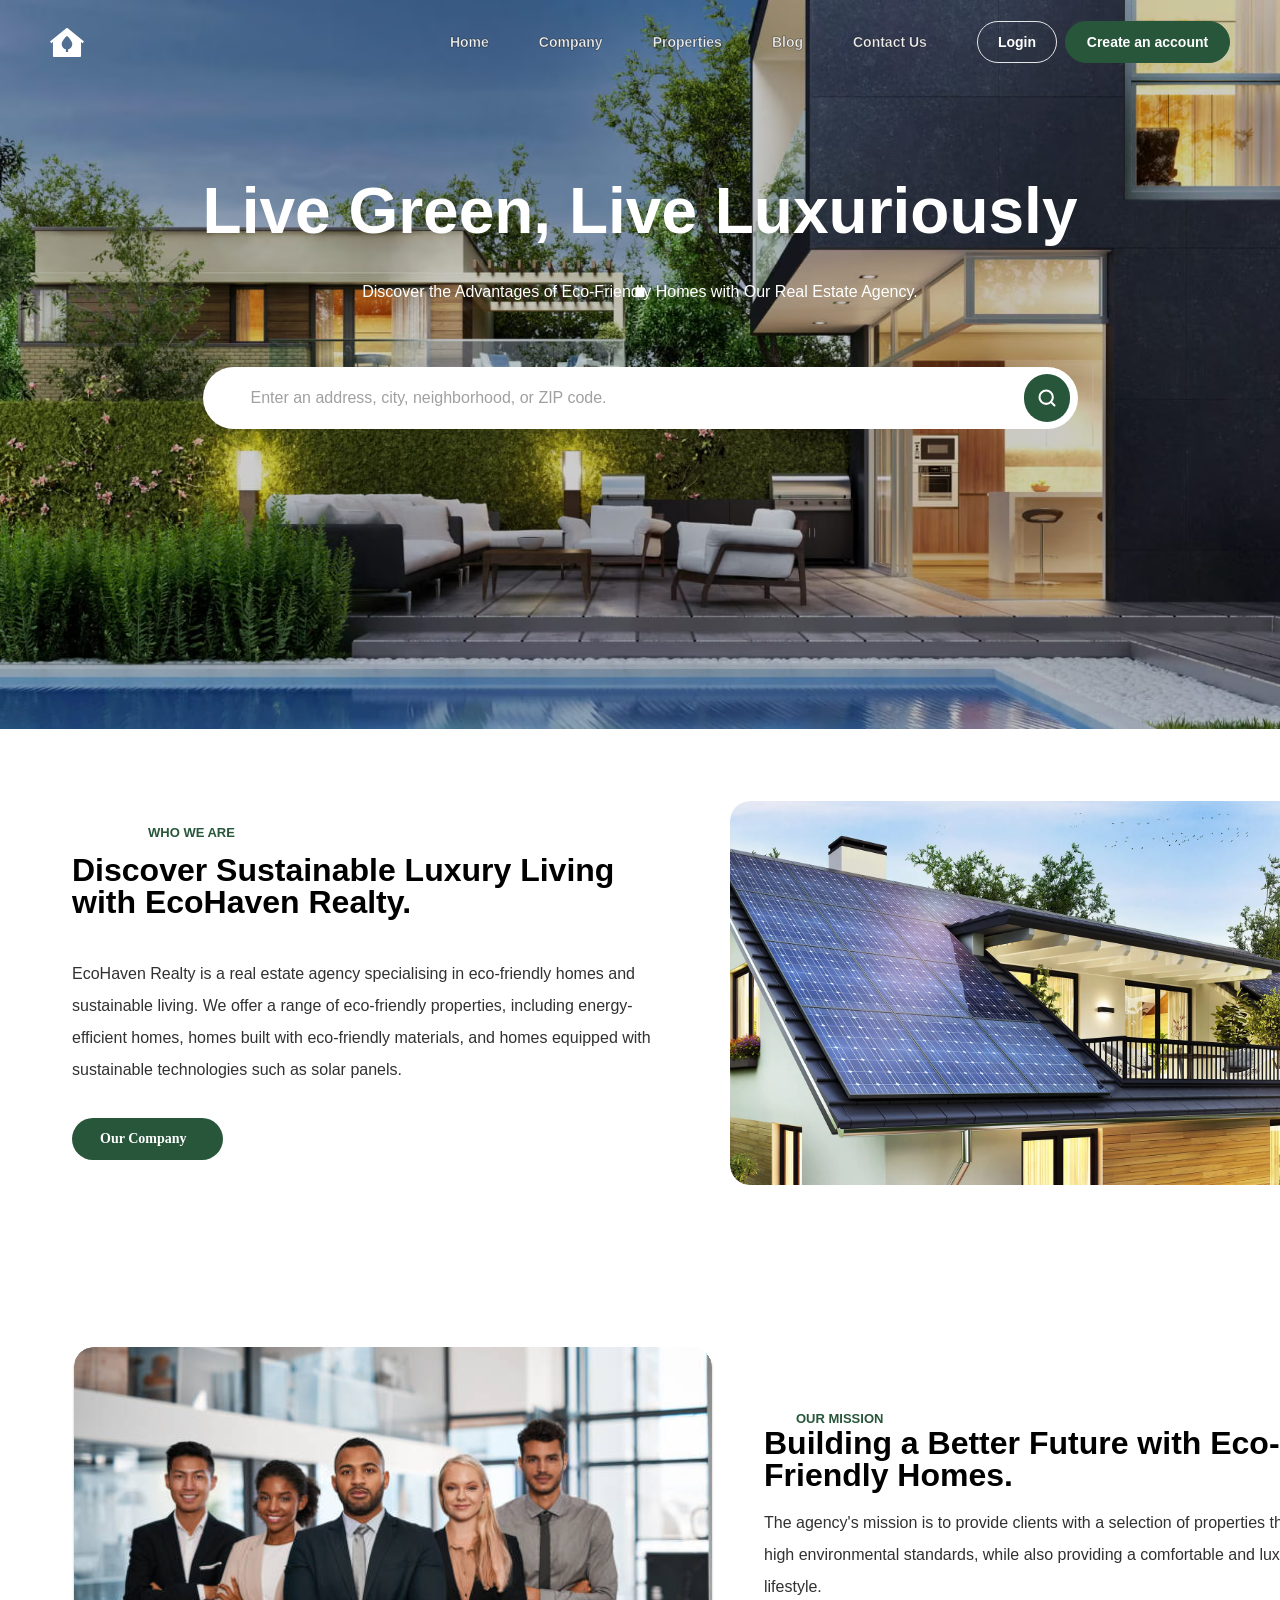
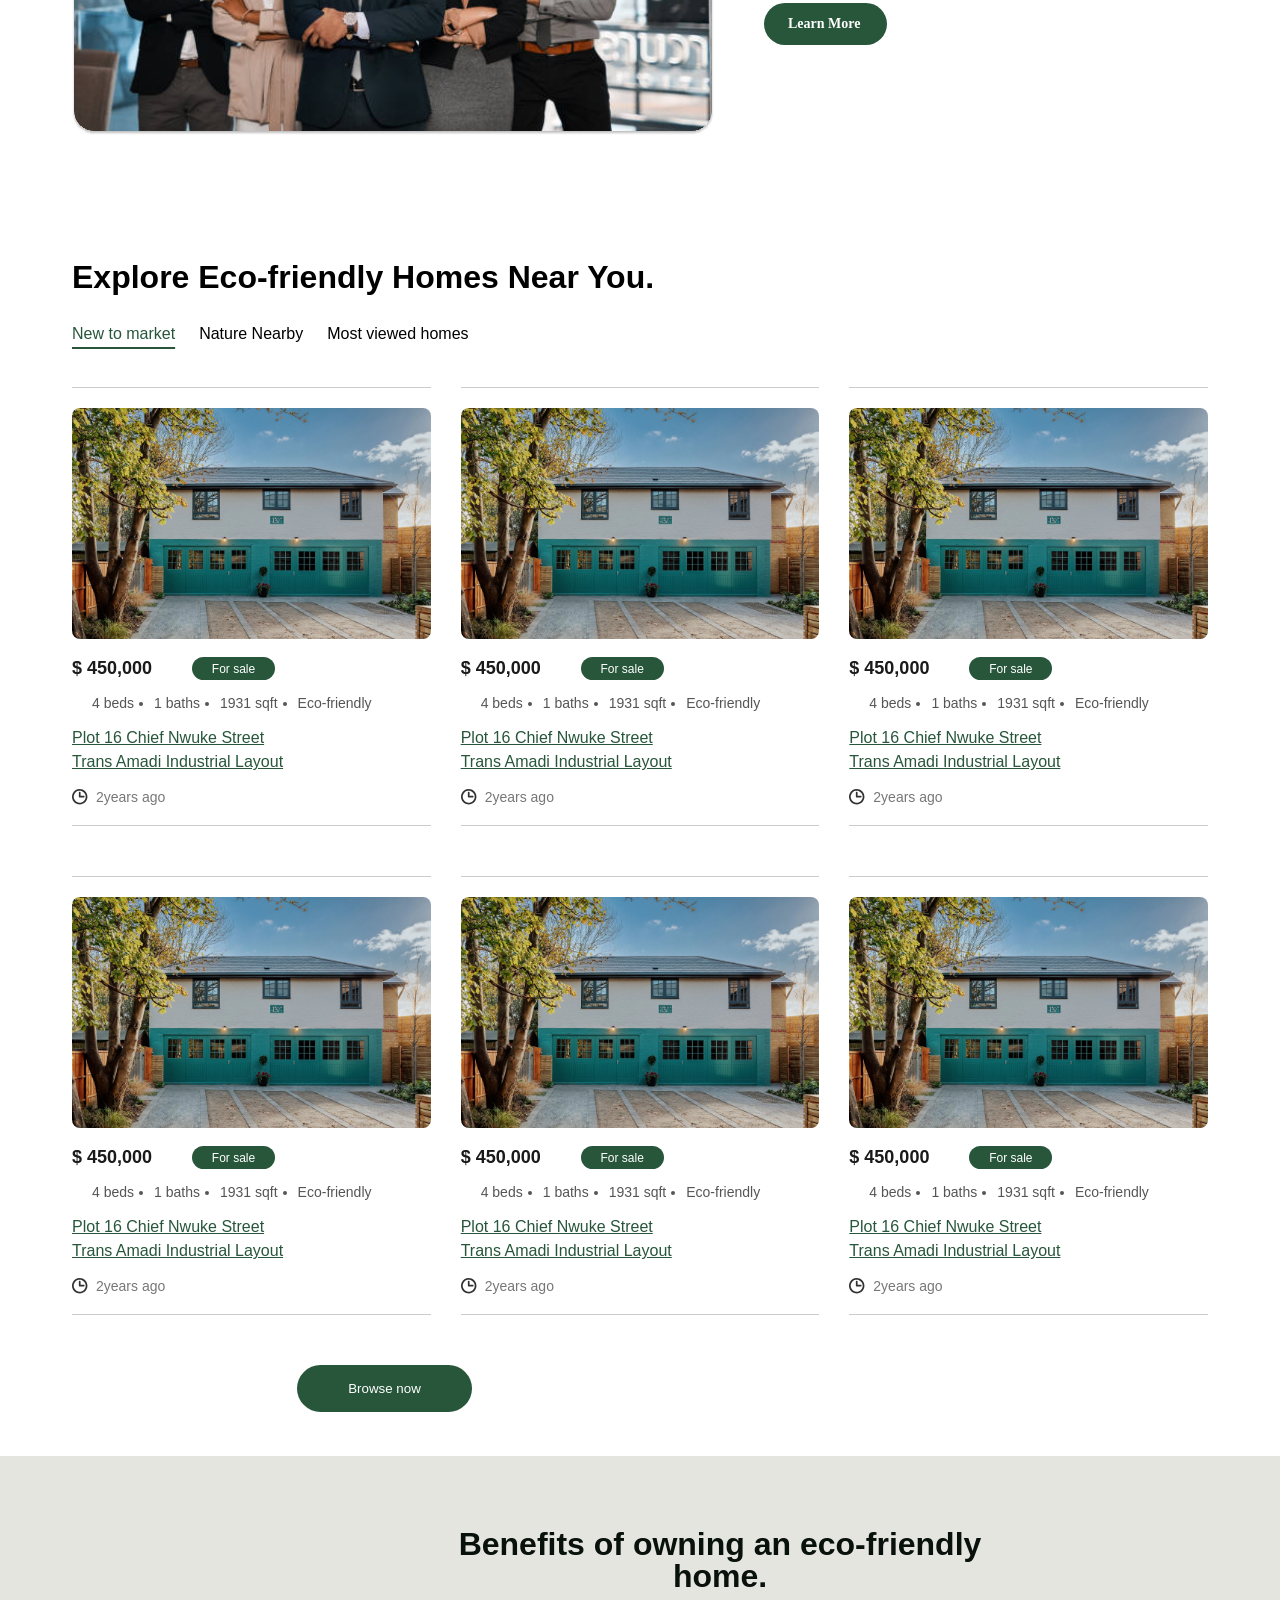
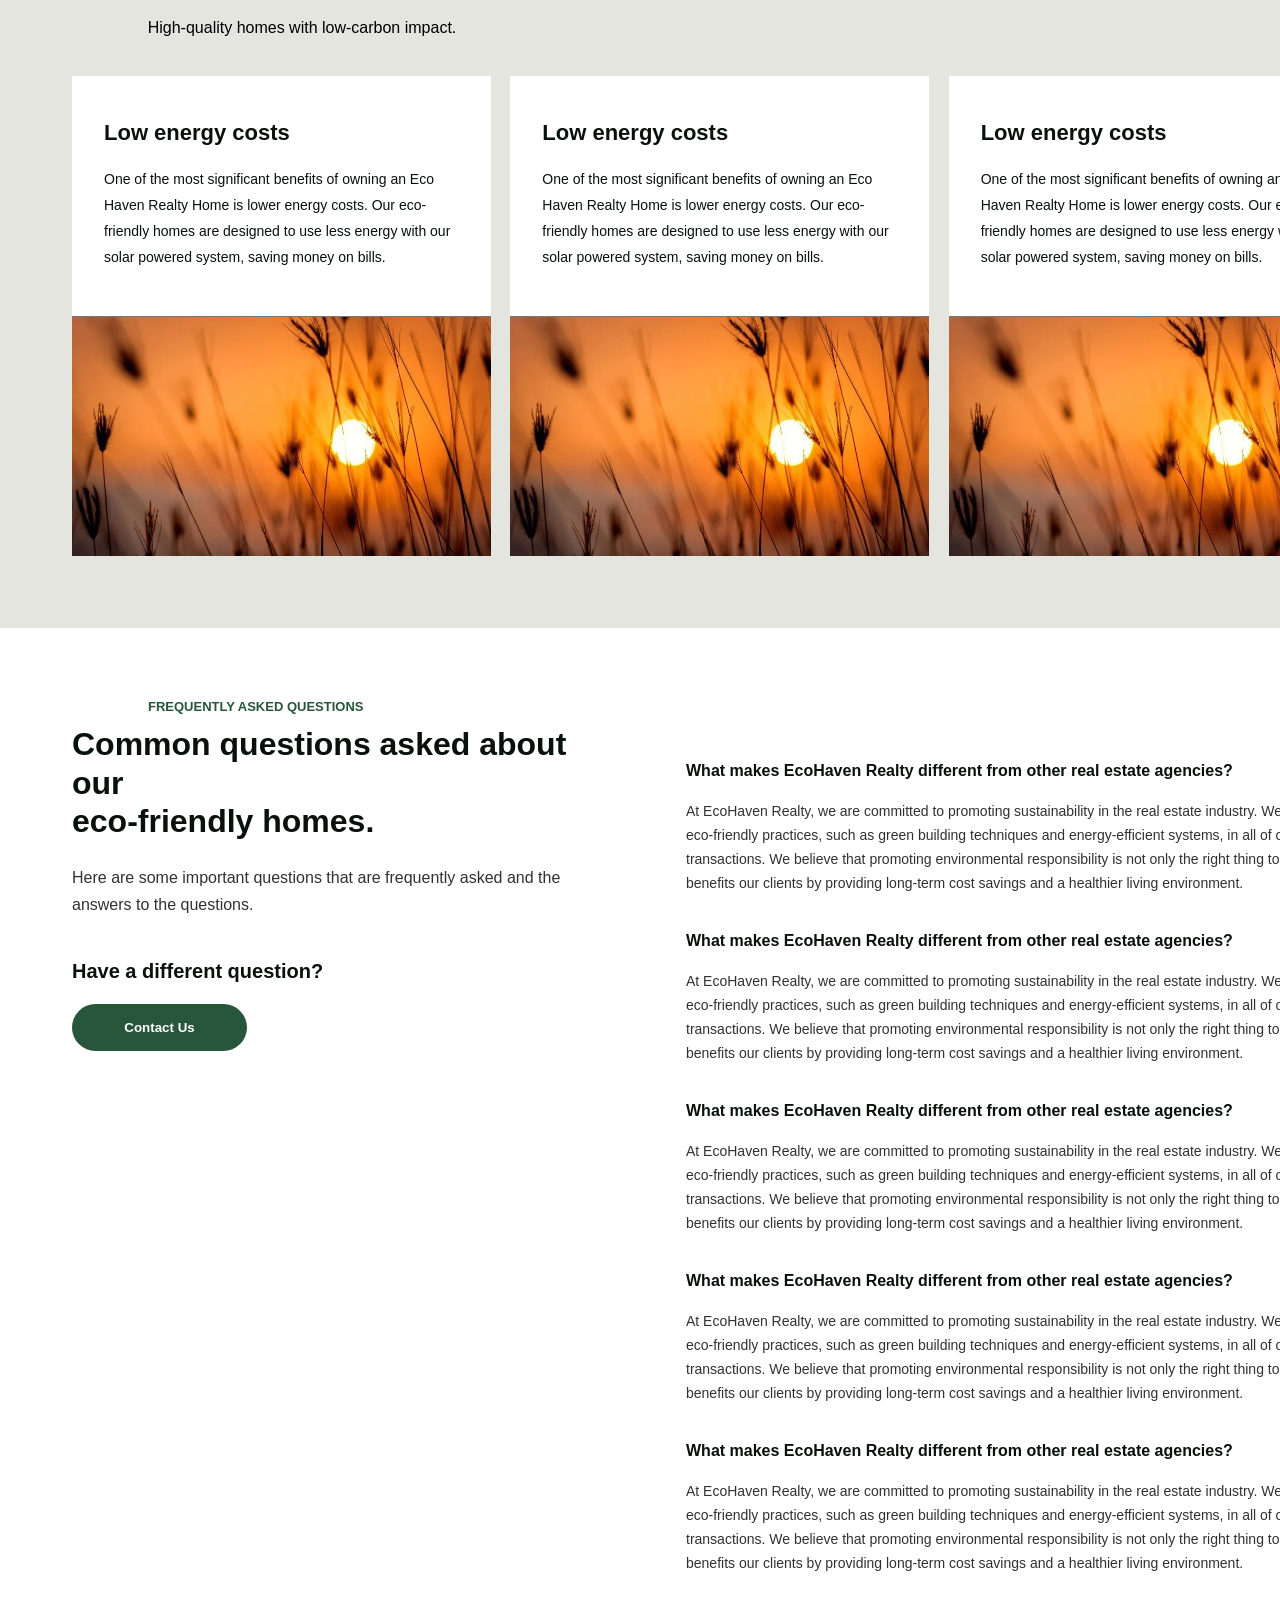
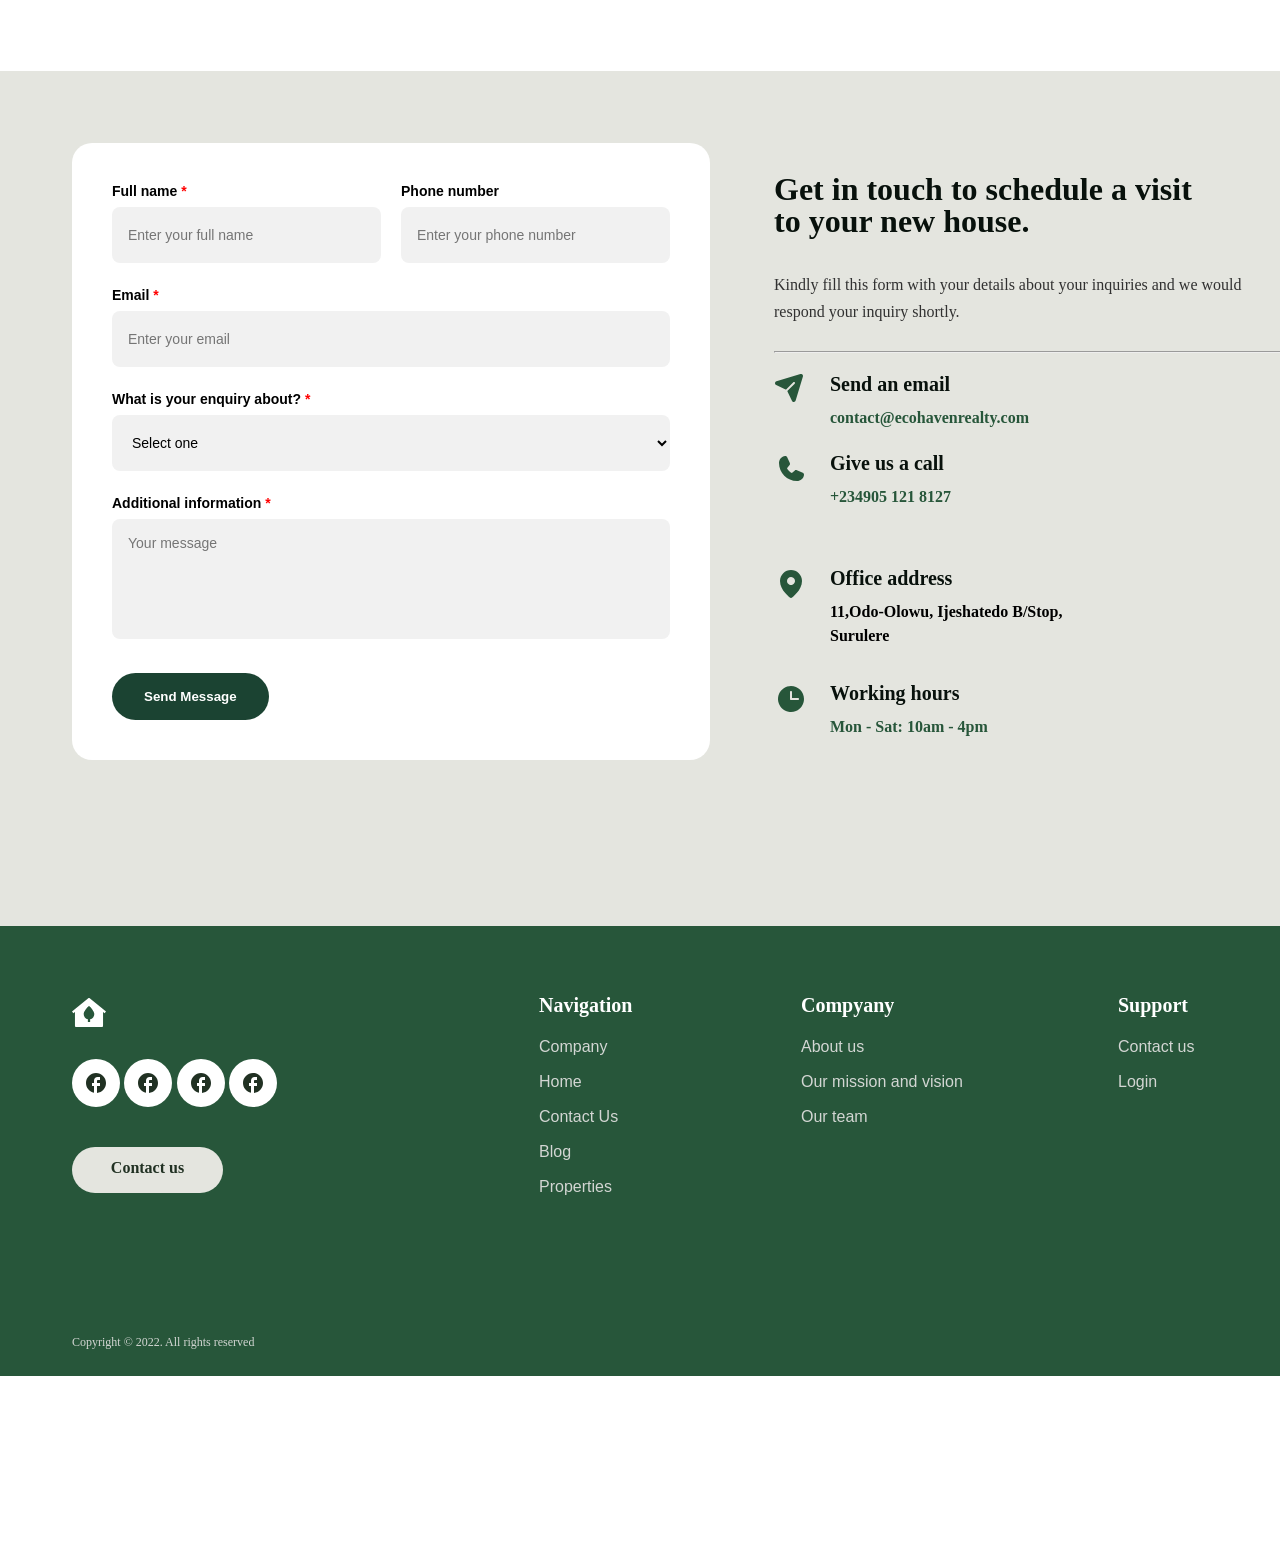
==== commit 8c303690: "фывапролд" ====
--- a/index.html
+++ b/index.html
@@ -3,7 +3,7 @@
 
 <head>
     <meta charset="UTF-8">
-    <meta name="google-site-verification" content="n-5oX9ZCPLrZpa3dJGwv-vL9WHJAOQhFdSB9pppHWQY" />
+    <meta name="viewport" content="width=device-width, initial-scale=1.0">
     <title>Document</title>
     <link rel="stylesheet" href="style.css">
 </head>
@@ -40,7 +40,7 @@
                     <div class="head">
 
                         <h1>Live Green, Live Luxuriously . </h1>
-                        <p>Discover the Advantages of Eco-Friendly Homes with Our <br> Real Estate Agency.</p>
+                        <p>Discover the Advantages of Eco-Friendly Homes with Our Real Estate Agency.</p>
 
 
                     </div>
@@ -62,7 +62,7 @@
  <section>
         <div class="container1">
             <div class="content1">
-              
+              <div class="text1">
  <div class="minitext1">
    <p>
                     WHO WE ARE
@@ -92,6 +92,8 @@
 ">Our Company</p>
 
               </div>
+              </div>
+
               <div class="lowtextimg">
 <img src="/imgs/panel.svg" alt="blank">
               </div>
--- a/style.css
+++ b/style.css
@@ -1963,7 +1963,7 @@
   list-style: none;
   color: #fff;
   display: flex;
-  margin-left: 20px;
+  margin-left: 10px;
 }
 
 .nav ul li {
@@ -2017,7 +2017,7 @@
 }
 
 .head h1 {
-  max-width: 444px;
+  max-width: 889px;
   width: 100%;
   height: 81px;
   font-weight: 700;
@@ -2029,13 +2029,13 @@
 }
 
 .head p {
-  width: 295px;
+  width: 590px;
   height: 20px;
   color: #ffffff;
   font-family: "Plus Jakarta Sans", sans-serif;
   font-weight: 500;
   font-style: normal;
-  font-size: 14px;
+  font-size: 10px;
   line-height: 100%;
   letter-spacing: 0%;
   transform: translateY(-134px);
@@ -2047,7 +2047,7 @@
   align-items: center;
   background: #ffffff;
   width: 100%;
-  max-width: 300px;
+  max-width: 875px;
   height: 62px;
   border-radius: 50px;
   padding: 0 8px 0 32px;
@@ -2091,17 +2091,20 @@
 }
 
 .minitext1 {
-  margin-top: 97px;
+  margin-top: 100px;
   margin-left: 148px;
   display: inline-flex;
   align-items: center;
   gap: 8px;
 }
-
+.text1{
+  display: flex;
+  margin-top: 100px;
+}
 .minitext1 p {
   font-family: "Plus Jakarta Sans", sans-serif;
   font-weight: 600;
-  font-size: 13px;
+  font-size: 10px;
   line-height: 100%;
   letter-spacing: 0;
   color: #27563a;
@@ -2114,7 +2117,7 @@
   font-family: "Plus Jakarta Sans", sans-serif;
   font-weight: 700;
   font-style: normal;
-  font-size: 32px;
+  font-size: 24px;
   line-height: 100%;
   letter-spacing: 0%;
 }
@@ -2129,7 +2132,7 @@
   font-family: "Plus Jakarta Sans", sans-serif;
   font-weight: 500;
   font-style: normal;
-  font-size: 16px;
+  font-size: 12px;
   line-height: 32px;
   letter-spacing: 0%;
   color: #313131;
@@ -2138,17 +2141,17 @@
 
 .lowtextbutton {
   width: 151px;
-  height: 42px;
+  height: 21px;
   opacity: 1;
   border-radius: 50px;
   gap: 4px;
-  padding: 11px 28px;
+  padding: 2px 28px;
   background: #27563a;
   transform: translate(72px, 69px);
 }
 
 .lowtextimg {
-  transform: translate(730px, -290px);
+  transform: translate(360px, -450px);
 }
 
 .content2 img {
